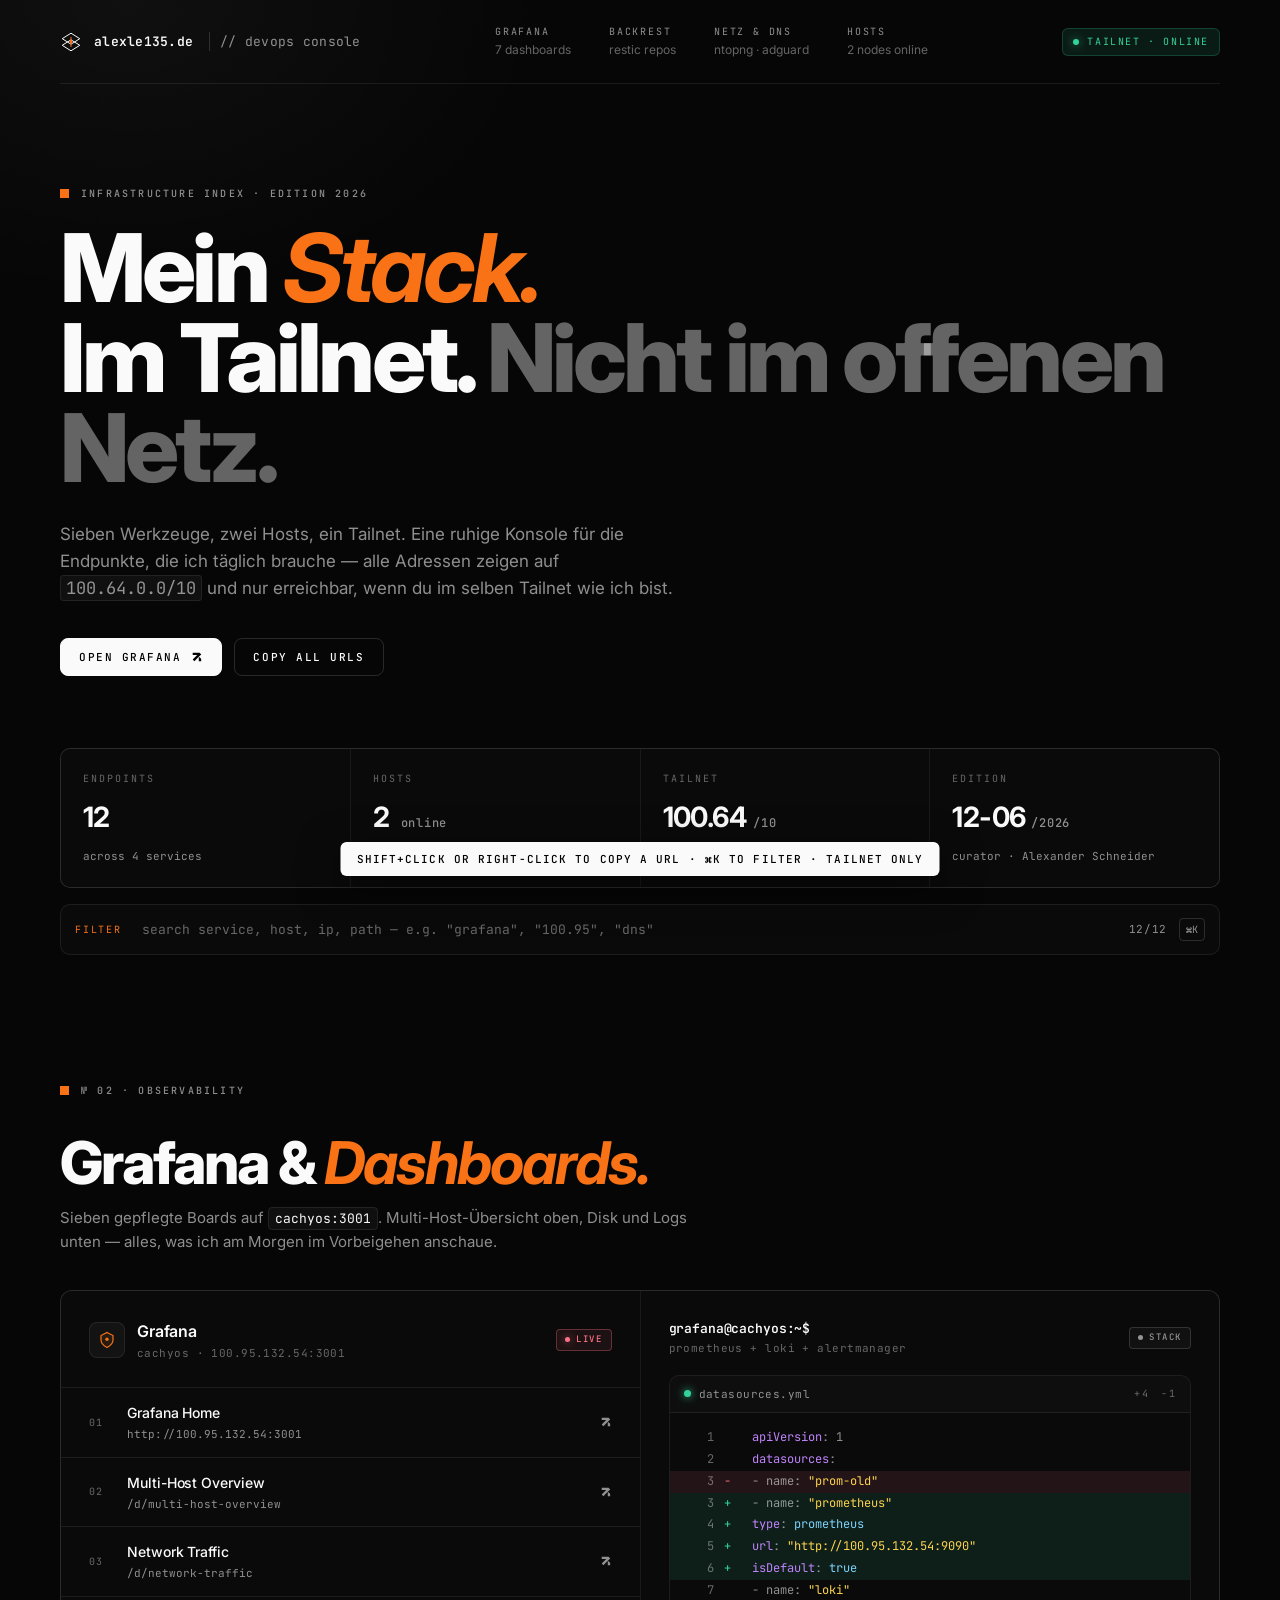
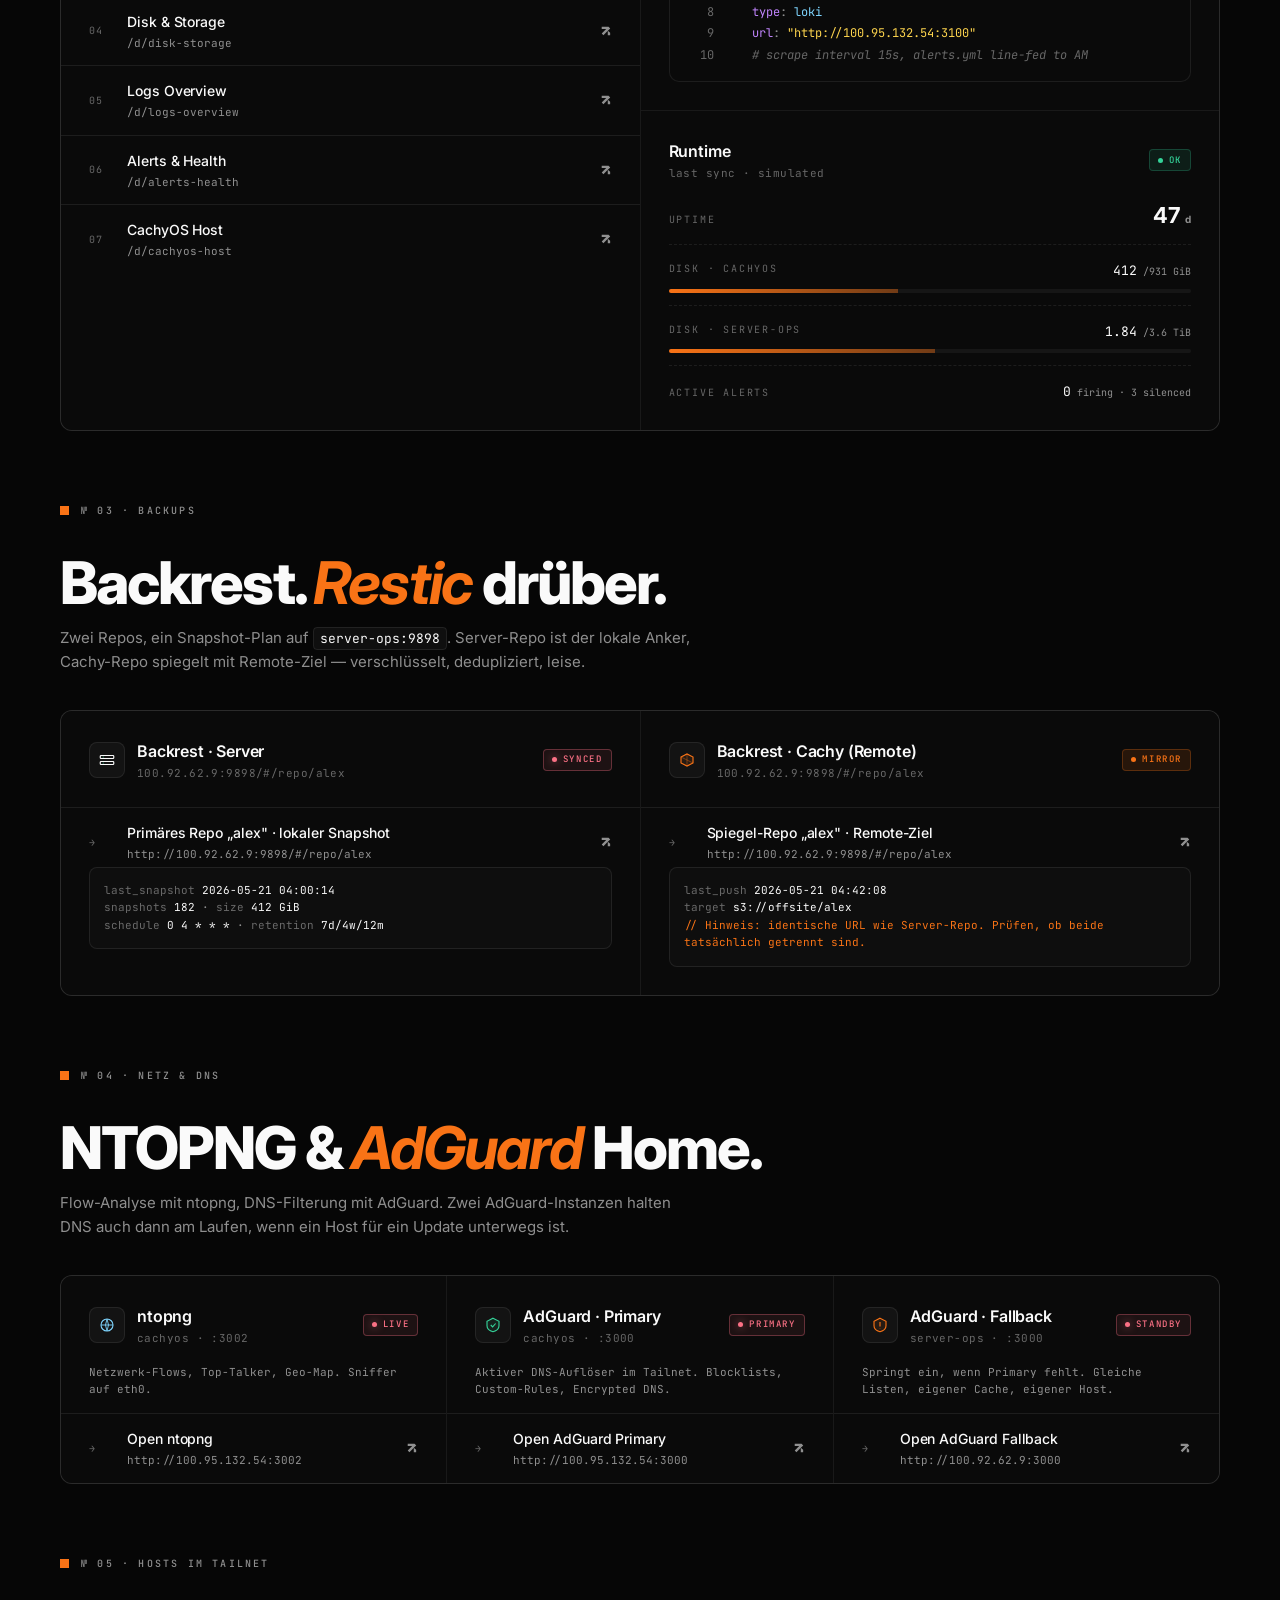
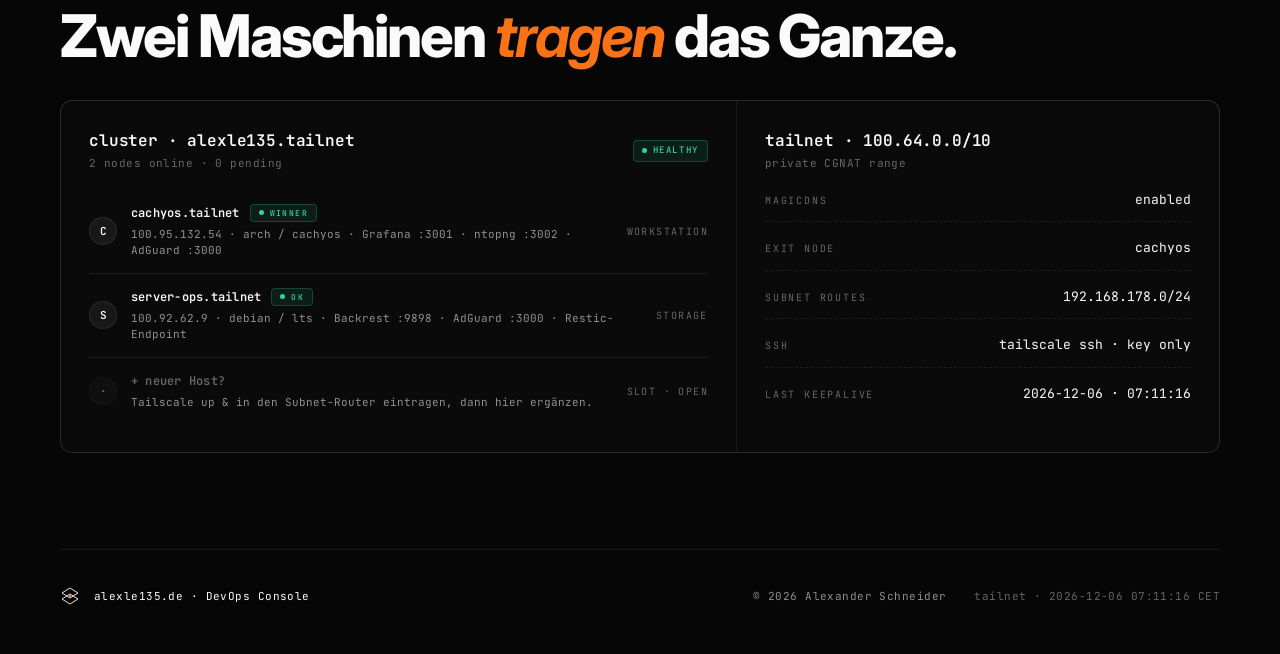
==== devops.html @ 0d7a082f "feat(devops): tailnet operator console + control-daemon spec DevOps Console (`devops.html`): - Black" ====
<!doctype html>
<html lang="de">
<head>
<meta charset="utf-8">
<title>DevOps & Monitoring · alexle135.de</title>
<meta name="viewport" content="width=device-width,initial-scale=1">
<link rel="preconnect" href="https://fonts.googleapis.com">
<link rel="preconnect" href="https://fonts.gstatic.com" crossorigin>
<link href="https://fonts.googleapis.com/css2?family=Inter:wght@400;500;600;700;800;900&family=JetBrains+Mono:wght@400;500;600&display=swap" rel="stylesheet">
<style>
  :root {
    --bg:          #060606;
    --bg-card:     #0a0a0a;
    --bg-cell:     rgba(255,255,255,0.02);
    --bg-cell-2:   rgba(255,255,255,0.035);
    --border:      rgba(255,255,255,0.08);
    --border-mid:  rgba(255,255,255,0.14);
    --border-hi:   rgba(255,255,255,0.28);
    --fg:          #fafafa;
    --fg-mute:     rgba(255,255,255,0.55);
    --fg-dim:      rgba(255,255,255,0.38);
    --orange:      #f97316;
    --orange-soft: rgba(249,115,22,0.12);
    --emerald:     #34d399;
    --emerald-soft:rgba(52,211,153,0.10);
    --emerald-bd:  rgba(52,211,153,0.22);
    --rose:        #fb7185;
    --rose-soft:   rgba(251,113,133,0.08);
    --diff-add:    rgba(52,211,153,0.10);
    --diff-rem:    rgba(251,113,133,0.10);

    --ff-sans: 'Inter', ui-sans-serif, system-ui, -apple-system, 'Segoe UI', sans-serif;
    --ff-mono: 'JetBrains Mono', ui-monospace, 'SF Mono', Menlo, Consolas, monospace;
  }
  *, *::before, *::after { box-sizing: border-box; }
  html, body { margin: 0; padding: 0; background: var(--bg); color: var(--fg); }
  body {
    font-family: var(--ff-sans);
    font-size: 16px; line-height: 1.5;
    -webkit-font-smoothing: antialiased;
    text-rendering: optimizeLegibility;
    background:
      radial-gradient(800px 400px at 88% -10%, rgba(249,115,22,0.07), transparent 60%),
      radial-gradient(700px 500px at 10% 0%, rgba(255,255,255,0.04), transparent 60%),
      var(--bg);
    min-height: 100vh;
  }
  ::selection { background: var(--orange); color: #000; }
  a { color: inherit; text-decoration: none; }

  .shell { max-width: 1440px; margin: 0 auto; padding: 0 60px; }

  /* ============ NAV ============ */
  .nav {
    display: flex; justify-content: space-between; align-items: center;
    padding: 24px 0; gap: 32px;
    border-bottom: 1px solid var(--border);
  }
  .brand {
    display: flex; align-items: center; gap: 12px;
    font-family: var(--ff-mono); font-size: 13px; font-weight: 600;
    letter-spacing: 0.02em; color: var(--fg);
  }
  .brand .glyph { width: 22px; height: 22px; flex: none; }
  .brand .tag {
    color: var(--fg-mute); font-weight: 400; padding-left: 10px;
    border-left: 1px solid var(--border-mid); margin-left: 4px;
  }
  .nav-links { display: flex; gap: 38px; align-items: center; }
  .nav-link {
    display: flex; flex-direction: column; gap: 2px;
    font-family: var(--ff-mono);
    font-size: 10px; letter-spacing: 0.18em;
    text-transform: uppercase; color: var(--fg-mute);
    transition: color 160ms ease;
  }
  .nav-link .sub {
    font-family: var(--ff-sans); font-size: 12px;
    letter-spacing: 0; text-transform: none; color: var(--fg-dim);
    font-weight: 400;
  }
  .nav-link:hover { color: var(--fg); }
  .nav-link:hover .sub { color: var(--fg-mute); }
  .nav-link.active { color: var(--orange); }
  .nav-actions { display: flex; gap: 10px; align-items: center; }
  .btn {
    display: inline-flex; align-items: center; justify-content: center; gap: 10px;
    height: 38px; padding: 0 18px;
    font-family: var(--ff-mono); font-size: 11px;
    letter-spacing: 0.14em; text-transform: uppercase;
    font-weight: 500;
    border-radius: 8px;
    border: 1px solid var(--border-mid);
    color: var(--fg);
    background: transparent;
    cursor: pointer;
    transition: background 140ms ease, color 140ms ease, border-color 140ms ease, transform 140ms ease;
  }
  .btn:hover { border-color: var(--border-hi); }
  .btn-primary {
    background: var(--fg); color: #000; border-color: var(--fg);
  }
  .btn-primary:hover { background: rgba(255,255,255,0.9); }
  .btn .arr {
    width: 12px; height: 12px; display: inline-block;
  }
  .status-pill {
    display: inline-flex; align-items: center; gap: 8px;
    height: 28px; padding: 0 10px;
    border: 1px solid var(--emerald-bd);
    background: var(--emerald-soft);
    color: var(--emerald);
    font-family: var(--ff-mono);
    font-size: 10px; letter-spacing: 0.16em; text-transform: uppercase;
    border-radius: 6px;
  }
  .status-pill .dot {
    width: 6px; height: 6px; border-radius: 50%;
    background: var(--emerald);
    box-shadow: 0 0 10px rgba(52,211,153,0.7);
    animation: pulse 2s ease-in-out infinite;
  }
  @keyframes pulse { 0%,100% { opacity: 1; } 50% { opacity: 0.5; } }

  /* ============ HERO ============ */
  .hero { padding: 96px 0 56px; }
  .kicker {
    display: inline-flex; align-items: center; gap: 12px;
    margin-bottom: 22px;
  }
  .kicker .sq {
    width: 9px; height: 9px; background: var(--orange);
    display: inline-block;
  }
  .kicker .lbl {
    font-family: var(--ff-mono);
    font-size: 10px; letter-spacing: 0.22em; text-transform: uppercase;
    color: var(--fg-mute); font-weight: 500;
  }
  .hero h1 {
    font-family: var(--ff-sans);
    font-weight: 800;
    font-size: clamp(48px, 7.4vw, 108px);
    line-height: 0.95;
    letter-spacing: -0.04em;
    margin: 0;
    color: var(--fg);
    text-wrap: balance;
  }
  .hero h1 .dim { color: var(--fg-dim); }
  .hero h1 .accent {
    color: var(--orange);
    font-style: italic;
    font-weight: 700;
  }
  .hero .lead {
    margin: 28px 0 0;
    max-width: 640px;
    font-size: 17px; line-height: 1.6;
    color: var(--fg-mute);
  }
  .hero .actions {
    display: flex; gap: 12px; align-items: center;
    margin-top: 36px;
  }

  /* meta grid under hero — like blackbox stat strip */
  .hero-meta {
    margin-top: 72px;
    display: grid; grid-template-columns: repeat(4, 1fr);
    gap: 1px;
    background: var(--border);
    border: 1px solid var(--border);
    border-radius: 10px;
    overflow: hidden;
  }
  .hero-meta .cell {
    background: var(--bg-card);
    padding: 22px 22px;
    display: flex; flex-direction: column; gap: 10px;
  }
  .hero-meta .cell .k {
    font-family: var(--ff-mono); font-size: 10px;
    letter-spacing: 0.2em; text-transform: uppercase;
    color: var(--fg-dim);
  }
  .hero-meta .cell .v {
    font-family: var(--ff-sans); font-size: 28px;
    font-weight: 700; letter-spacing: -0.02em;
    color: var(--fg);
  }
  .hero-meta .cell .v .unit {
    font-family: var(--ff-mono); font-size: 12px;
    color: var(--fg-mute); font-weight: 500;
    margin-left: 6px; letter-spacing: 0.06em;
  }
  .hero-meta .cell .sub {
    font-family: var(--ff-mono); font-size: 11px;
    color: var(--fg-mute);
  }

  /* ============ SECTION ============ */
  .section { padding: 72px 0 0; }
  .section-head {
    display: flex; flex-direction: column; gap: 14px;
    margin-bottom: 36px;
  }
  .section-head h2 {
    font-family: var(--ff-sans); font-weight: 800;
    font-size: clamp(32px, 4.6vw, 64px);
    line-height: 0.98; letter-spacing: -0.035em;
    margin: 0;
  }
  .section-head h2 .accent { color: var(--orange); font-style: italic; font-weight: 700; }
  .section-head .desc {
    max-width: 640px;
    font-size: 15px; color: var(--fg-mute); line-height: 1.6;
    margin: 0;
  }
  .section-head .desc code {
    font-family: var(--ff-mono); font-size: 13px;
    background: var(--bg-cell-2); border: 1px solid var(--border);
    padding: 2px 6px; border-radius: 4px; color: var(--fg);
  }

  /* Card grid (gap-px on bg-border) */
  .grid {
    display: grid;
    background: var(--border);
    border: 1px solid var(--border);
    border-radius: 12px;
    overflow: hidden;
    gap: 1px;
  }
  .grid.cols-2 { grid-template-columns: 1fr 1fr; }
  .grid.cols-3 { grid-template-columns: repeat(3, 1fr); }

  /* generic card cell */
  .card {
    background: var(--bg-card);
    padding: 28px 28px;
    display: flex; flex-direction: column;
    position: relative;
    transition: background 160ms ease;
  }
  .card:hover { background: #0d0d0d; }
  .card-head {
    display: flex; align-items: center; justify-content: space-between;
    margin-bottom: 18px;
    gap: 12px;
  }
  .card-head .left {
    display: flex; align-items: center; gap: 12px;
  }
  .card-head .left .logo {
    width: 36px; height: 36px;
    background: rgba(255,255,255,0.04);
    border: 1px solid var(--border);
    border-radius: 8px;
    display: flex; align-items: center; justify-content: center;
    color: var(--fg);
    flex: none;
  }
  .card-head .left .logo svg { width: 18px; height: 18px; }
  .card-head .title-block { display: flex; flex-direction: column; gap: 2px; }
  .card-head .title-block .name {
    font-family: var(--ff-sans); font-size: 16px; font-weight: 600;
    color: var(--fg); letter-spacing: -0.01em;
  }
  .card-head .title-block .host {
    font-family: var(--ff-mono); font-size: 11px;
    color: var(--fg-dim); letter-spacing: 0.04em;
  }
  .badge {
    display: inline-flex; align-items: center; gap: 6px;
    height: 22px; padding: 0 8px;
    font-family: var(--ff-mono); font-size: 9px;
    letter-spacing: 0.18em; text-transform: uppercase;
    font-weight: 500;
    border-radius: 4px;
    border: 1px solid;
    line-height: 1;
  }
  .badge.live {
    background: var(--emerald-soft);
    border-color: var(--emerald-bd);
    color: var(--emerald);
  }
  .badge.standby {
    background: var(--orange-soft);
    border-color: rgba(249,115,22,0.25);
    color: var(--orange);
  }
  .badge.local {
    background: rgba(255,255,255,0.03);
    border-color: var(--border-mid);
    color: var(--fg-mute);
  }
  .badge .d { width: 5px; height: 5px; border-radius: 50%; background: currentColor; }

  /* link list inside card */
  .link-list {
    display: flex; flex-direction: column;
    border-top: 1px solid var(--border);
    margin: 8px -28px -28px;
  }
  .link {
    display: grid;
    grid-template-columns: 24px 1fr auto;
    gap: 14px;
    align-items: center;
    padding: 14px 28px;
    border-bottom: 1px solid var(--border);
    transition: background 140ms ease;
    cursor: pointer;
  }
  .link:last-child { border-bottom: none; }
  .link:hover { background: rgba(255,255,255,0.025); }
  .link:hover .arrow { color: var(--orange); transform: translate(2px, -2px); }
  .link .num {
    font-family: var(--ff-mono); font-size: 10px;
    color: var(--fg-dim); letter-spacing: 0.1em;
  }
  .link .info { display: flex; flex-direction: column; gap: 3px; min-width: 0; }
  .link .info .lbl {
    font-family: var(--ff-sans); font-size: 14px;
    font-weight: 500; color: var(--fg); letter-spacing: -0.005em;
  }
  .link .info .url {
    font-family: var(--ff-mono); font-size: 11px;
    color: var(--fg-mute); letter-spacing: 0;
    overflow: hidden; text-overflow: ellipsis; white-space: nowrap;
  }
  .link .arrow {
    color: var(--fg-mute);
    transition: transform 200ms ease, color 200ms ease;
    flex: none;
  }
  .link .arrow svg { width: 12px; height: 12px; display: block; }

  /* terminal-style preview card (for hero spotlight or sections) */
  .terminal {
    background: var(--bg-card);
    border: 1px solid var(--border);
    border-radius: 10px;
    overflow: hidden;
    font-family: var(--ff-mono); font-size: 12px;
  }
  .terminal .tbar {
    display: flex; align-items: center; justify-content: space-between;
    padding: 10px 14px;
    border-bottom: 1px solid var(--border);
    background: rgba(255,255,255,0.015);
  }
  .terminal .tbar .file {
    display: flex; align-items: center; gap: 8px;
    color: var(--fg-mute); font-size: 11px; letter-spacing: 0.04em;
  }
  .terminal .tbar .file .dot { width: 7px; height: 7px; border-radius: 50%; background: var(--emerald); box-shadow: 0 0 8px var(--emerald); }
  .terminal .tbar .meta {
    display: flex; gap: 12px;
    color: var(--fg-dim); font-size: 10px;
    letter-spacing: 0.14em; text-transform: uppercase;
  }
  .terminal .body {
    padding: 14px 16px;
    color: var(--fg-mute);
    line-height: 1.65;
  }
  .terminal .body .ln {
    display: grid; grid-template-columns: 28px 18px 1fr; gap: 10px;
    padding: 1px 0;
  }
  .terminal .body .ln .n { color: var(--fg-dim); text-align: right; }
  .terminal .body .ln.add { background: var(--diff-add); margin: 0 -16px; padding-left: 16px; padding-right: 16px; }
  .terminal .body .ln.rem { background: var(--diff-rem); margin: 0 -16px; padding-left: 16px; padding-right: 16px; }
  .terminal .body .ln.add .s { color: var(--emerald); }
  .terminal .body .ln.rem .s { color: var(--rose); }
  .terminal .body .ln .s { color: var(--fg-dim); }
  .terminal .body .k { color: #c084fc; }
  .terminal .body .str { color: #fcd34d; }
  .terminal .body .com { color: var(--fg-dim); font-style: italic; }
  .terminal .body .typ { color: #7dd3fc; }

  /* Filter bar */
  .controls {
    margin-top: 16px;
    display: flex; align-items: center; gap: 12px;
    padding: 10px 14px;
    background: var(--bg-card);
    border: 1px solid var(--border);
    border-radius: 10px;
  }
  .controls .label {
    font-family: var(--ff-mono); font-size: 10px;
    letter-spacing: 0.18em; text-transform: uppercase;
    color: var(--orange);
  }
  .controls input {
    flex: 1; background: transparent; border: 0; outline: none;
    color: var(--fg); font-family: var(--ff-mono); font-size: 13px;
    padding: 6px 8px;
  }
  .controls input::placeholder { color: var(--fg-dim); }
  .controls .count {
    font-family: var(--ff-mono); font-size: 11px;
    color: var(--fg-mute); letter-spacing: 0.06em;
  }
  .controls .kbd {
    font-family: var(--ff-mono); font-size: 10px;
    color: var(--fg-mute);
    padding: 3px 6px;
    border: 1px solid var(--border-mid);
    border-radius: 4px;
  }

  /* hosts cluster (winner card / agent rows) */
  .hosts-grid {
    display: grid; grid-template-columns: 1.4fr 1fr;
    gap: 1px;
    background: var(--border);
    border: 1px solid var(--border);
    border-radius: 12px;
    overflow: hidden;
  }
  .hosts-grid .pane {
    background: var(--bg-card);
    padding: 28px;
  }
  .host-row {
    display: grid;
    grid-template-columns: 28px 1fr auto;
    gap: 14px; align-items: center;
    padding: 14px 0;
    border-bottom: 1px solid var(--border);
  }
  .host-row:last-child { border-bottom: none; }
  .host-row .av {
    width: 28px; height: 28px; border-radius: 50%;
    background: #181818;
    border: 1px solid var(--border);
    display: flex; align-items: center; justify-content: center;
    color: var(--fg);
    font-family: var(--ff-mono); font-size: 11px; font-weight: 600;
  }
  .host-row .meta {
    display: flex; flex-direction: column; gap: 4px;
    min-width: 0;
  }
  .host-row .meta .row-1 {
    display: flex; align-items: center; gap: 10px;
  }
  .host-row .meta .name {
    font-family: var(--ff-mono); font-size: 12px; font-weight: 600;
    color: var(--fg); letter-spacing: 0.02em;
  }
  .host-row .meta .desc {
    font-family: var(--ff-mono); font-size: 11px;
    color: var(--fg-mute);
  }
  .host-row .stat {
    font-family: var(--ff-mono); font-size: 10px;
    color: var(--fg-dim); letter-spacing: 0.14em; text-transform: uppercase;
  }

  /* runtime mini cards */
  .runtime {
    display: flex; flex-direction: column; gap: 16px;
  }
  .runtime .row {
    display: flex; justify-content: space-between; align-items: baseline;
    padding-bottom: 12px;
    border-bottom: 1px dashed var(--border);
  }
  .runtime .row:last-child { border-bottom: none; padding-bottom: 0; }
  .runtime .row .lbl {
    font-family: var(--ff-mono); font-size: 10px;
    color: var(--fg-dim); letter-spacing: 0.18em; text-transform: uppercase;
  }
  .runtime .row .val {
    font-family: var(--ff-mono); font-size: 13px;
    color: var(--fg);
    display: flex; align-items: baseline; gap: 6px;
  }
  .runtime .row .val .unit {
    font-size: 10px; color: var(--fg-mute);
  }
  .runtime .row .val.big {
    font-family: var(--ff-sans); font-size: 22px;
    font-weight: 700; letter-spacing: -0.02em;
  }
  .runtime .bar {
    height: 4px; background: rgba(255,255,255,0.05);
    border-radius: 2px; overflow: hidden;
  }
  .runtime .bar .fill {
    height: 100%;
    background: linear-gradient(90deg, var(--orange) 0%, rgba(249,115,22,0.4) 100%);
  }

  /* footer */
  .foot {
    margin-top: 96px;
    padding: 36px 0 48px;
    border-top: 1px solid var(--border);
    display: flex; justify-content: space-between; align-items: center;
    gap: 32px;
    font-family: var(--ff-mono); font-size: 11px;
    color: var(--fg-mute);
    letter-spacing: 0.04em;
  }
  .foot .left { display: flex; align-items: center; gap: 14px; color: var(--fg); }
  .foot .right { display: flex; gap: 28px; }
  .foot .right .stamp { color: var(--fg-dim); }

  /* toast */
  .toast {
    position: fixed; bottom: 24px; left: 50%;
    transform: translateX(-50%) translateY(8px);
    background: var(--fg); color: #000;
    padding: 9px 16px; border-radius: 6px;
    font-family: var(--ff-mono); font-size: 11px;
    letter-spacing: 0.1em; text-transform: uppercase; font-weight: 500;
    opacity: 0; pointer-events: none;
    transition: opacity 200ms ease, transform 200ms ease;
    z-index: 50;
    box-shadow: 0 12px 40px rgba(0,0,0,0.5);
  }
  .toast.show { opacity: 1; transform: translateX(-50%) translateY(0); }

  /* responsive */
  @media (max-width: 1100px) {
    .shell { padding: 0 32px; }
    .nav-links { display: none; }
    .hero-meta { grid-template-columns: repeat(2, 1fr); }
    .grid.cols-2, .grid.cols-3 { grid-template-columns: 1fr; }
    .hosts-grid { grid-template-columns: 1fr; }
    .hero h1 { font-size: 56px; }
  }
  @media (max-width: 640px) {
    .shell { padding: 0 20px; }
    .hero { padding: 56px 0 40px; }
    .hero h1 { font-size: 44px; }
  }
</style>
</head>
<body>
<div class="shell">

  <!-- ============== NAV ============== -->
  <header class="nav">
    <a href="index.html" class="brand" aria-label="alexle135.de">
      <svg class="glyph" viewBox="0 0 40 40" fill="none" aria-hidden="true">
        <path d="M20 4 L36 14 L20 24 L4 14 Z" stroke="#fafafa" stroke-width="1.8"/>
        <path d="M20 16 L36 26 L20 36 L4 26 Z" stroke="#fafafa" stroke-width="1.8"/>
        <line x1="20" y1="11" x2="20" y2="29" stroke="#f97316" stroke-width="1.8"/>
        <circle cx="20" cy="20" r="2.6" fill="#f97316"/>
      </svg>
      <span>alexle135.de</span>
      <span class="tag">// devops console</span>
    </a>

    <nav class="nav-links">
      <a class="nav-link" href="#grafana">Grafana<span class="sub">7 dashboards</span></a>
      <a class="nav-link" href="#backrest">Backrest<span class="sub">restic repos</span></a>
      <a class="nav-link" href="#netz">Netz &amp; DNS<span class="sub">ntopng · adguard</span></a>
      <a class="nav-link" href="#hosts">Hosts<span class="sub">2 nodes online</span></a>
    </nav>

    <div class="nav-actions">
      <span class="status-pill"><span class="dot"></span>Tailnet · Online</span>
    </div>
  </header>

  <!-- ============== HERO ============== -->
  <section class="hero" data-screen-label="01 Hero">
    <div class="kicker">
      <span class="sq"></span>
      <span class="lbl">Infrastructure Index · Edition 2026</span>
    </div>

    <h1>
      Mein <span class="accent">Stack.</span><br>
      Im Tailnet. <span class="dim">Nicht im offenen Netz.</span>
    </h1>

    <p class="lead">
      Sieben Werkzeuge, zwei Hosts, ein Tailnet. Eine ruhige Konsole für die Endpunkte,
      die ich täglich brauche — alle Adressen zeigen auf <code style="font-family:var(--ff-mono);background:rgba(255,255,255,0.04);padding:1px 5px;border-radius:3px;border:1px solid var(--border)">100.64.0.0/10</code>
      und nur erreichbar, wenn du im selben Tailnet wie ich bist.
    </p>

    <div class="actions">
      <a class="btn btn-primary" href="http://100.95.132.54:3001">
        <span>Open Grafana</span>
        <svg class="arr" viewBox="0 0 27 27" fill="none" aria-hidden="true">
          <path fill-rule="evenodd" clip-rule="evenodd" d="M3.85715 3.85715H19.2857L23.0553 7.64066L17.5163 13.1595L22.8462 17.5055V23.1429H17.5055V13.1703L7.65696 22.9832L3.8874 19.2L13.9259 9.19781H3.85715V3.85715Z" fill="currentColor"/>
        </svg>
      </a>
      <button class="btn" id="copy-all">
        <span>Copy all URLs</span>
      </button>
    </div>

    <!-- Stat strip -->
    <div class="hero-meta">
      <div class="cell">
        <span class="k">Endpoints</span>
        <span class="v">12</span>
        <span class="sub">across 4 services</span>
      </div>
      <div class="cell">
        <span class="k">Hosts</span>
        <span class="v">2 <span class="unit">online</span></span>
        <span class="sub">cachyos · server-ops</span>
      </div>
      <div class="cell">
        <span class="k">Tailnet</span>
        <span class="v">100.64<span class="unit">/10</span></span>
        <span class="sub">private CGNAT range</span>
      </div>
      <div class="cell">
        <span class="k">Edition</span>
        <span class="v" id="edition-stat">—</span>
        <span class="sub" id="edition-sub">curator · Alexander Schneider</span>
      </div>
    </div>

    <!-- Filter bar -->
    <div class="controls">
      <span class="label">FILTER</span>
      <input id="filter-input" type="text" placeholder="search service, host, ip, path — e.g. &quot;grafana&quot;, &quot;100.95&quot;, &quot;dns&quot;" autocomplete="off">
      <span class="count"><span id="visible-count">12</span>/12</span>
      <span class="kbd">⌘K</span>
    </div>
  </section>

  <!-- ============== SECTION 02 — GRAFANA ============== -->
  <section class="section" id="grafana" data-screen-label="02 Grafana">
    <div class="section-head">
      <div class="kicker">
        <span class="sq"></span>
        <span class="lbl">№ 02 · Observability</span>
      </div>
      <h2>Grafana &amp; <span class="accent">Dashboards.</span></h2>
      <p class="desc">
        Sieben gepflegte Boards auf <code>cachyos:3001</code>. Multi-Host-Übersicht oben,
        Disk und Logs unten — alles, was ich am Morgen im Vorbeigehen anschaue.
      </p>
    </div>

    <div class="grid cols-2">
      <!-- Card: Grafana Home + dashboards list -->
      <div class="card" style="grid-row: span 2;">
        <div class="card-head">
          <div class="left">
            <div class="logo">
              <svg viewBox="0 0 24 24" fill="none" aria-hidden="true">
                <path d="M12 2 L20 6 V12 C20 16 16 20 12 22 C8 20 4 16 4 12 V6 L12 2 Z" stroke="#f97316" stroke-width="1.6" fill="rgba(249,115,22,0.08)"/>
                <circle cx="12" cy="11" r="2.2" fill="#f97316"/>
              </svg>
            </div>
            <div class="title-block">
              <span class="name">Grafana</span>
              <span class="host">cachyos · 100.95.132.54:3001</span>
            </div>
          </div>
          <span class="badge live" data-probe="grafana"><span class="d"></span>Live</span>
        </div>

        <div class="link-list">
          <a class="link" href="http://100.95.132.54:3001" data-service="grafana home overview">
            <span class="num">01</span>
            <span class="info">
              <span class="lbl">Grafana Home</span>
              <span class="url">http://100.95.132.54:3001</span>
            </span>
            <span class="arrow"><svg viewBox="0 0 27 27" fill="none"><path d="M3.85715 3.85715H19.2857L23.0553 7.64066L17.5163 13.1595L22.8462 17.5055V23.1429H17.5055V13.1703L7.65696 22.9832L3.8874 19.2L13.9259 9.19781H3.85715V3.85715Z" fill="currentColor"/></svg></span>
          </a>
          <a class="link" href="http://100.95.132.54:3001/d/multi-host-overview" data-service="multi host overview grafana">
            <span class="num">02</span>
            <span class="info">
              <span class="lbl">Multi-Host Overview</span>
              <span class="url">/d/multi-host-overview</span>
            </span>
            <span class="arrow"><svg viewBox="0 0 27 27" fill="none"><path d="M3.85715 3.85715H19.2857L23.0553 7.64066L17.5163 13.1595L22.8462 17.5055V23.1429H17.5055V13.1703L7.65696 22.9832L3.8874 19.2L13.9259 9.19781H3.85715V3.85715Z" fill="currentColor"/></svg></span>
          </a>
          <a class="link" href="http://100.95.132.54:3001/d/network-traffic" data-service="network traffic grafana">
            <span class="num">03</span>
            <span class="info">
              <span class="lbl">Network Traffic</span>
              <span class="url">/d/network-traffic</span>
            </span>
            <span class="arrow"><svg viewBox="0 0 27 27" fill="none"><path d="M3.85715 3.85715H19.2857L23.0553 7.64066L17.5163 13.1595L22.8462 17.5055V23.1429H17.5055V13.1703L7.65696 22.9832L3.8874 19.2L13.9259 9.19781H3.85715V3.85715Z" fill="currentColor"/></svg></span>
          </a>
          <a class="link" href="http://100.95.132.54:3001/d/disk-storage" data-service="disk storage grafana">
            <span class="num">04</span>
            <span class="info">
              <span class="lbl">Disk &amp; Storage</span>
              <span class="url">/d/disk-storage</span>
            </span>
            <span class="arrow"><svg viewBox="0 0 27 27" fill="none"><path d="M3.85715 3.85715H19.2857L23.0553 7.64066L17.5163 13.1595L22.8462 17.5055V23.1429H17.5055V13.1703L7.65696 22.9832L3.8874 19.2L13.9259 9.19781H3.85715V3.85715Z" fill="currentColor"/></svg></span>
          </a>
          <a class="link" href="http://100.95.132.54:3001/d/logs-overview" data-service="logs overview loki grafana">
            <span class="num">05</span>
            <span class="info">
              <span class="lbl">Logs Overview</span>
              <span class="url">/d/logs-overview</span>
            </span>
            <span class="arrow"><svg viewBox="0 0 27 27" fill="none"><path d="M3.85715 3.85715H19.2857L23.0553 7.64066L17.5163 13.1595L22.8462 17.5055V23.1429H17.5055V13.1703L7.65696 22.9832L3.8874 19.2L13.9259 9.19781H3.85715V3.85715Z" fill="currentColor"/></svg></span>
          </a>
          <a class="link" href="http://100.95.132.54:3001/d/alerts-health" data-service="alerts health grafana">
            <span class="num">06</span>
            <span class="info">
              <span class="lbl">Alerts &amp; Health</span>
              <span class="url">/d/alerts-health</span>
            </span>
            <span class="arrow"><svg viewBox="0 0 27 27" fill="none"><path d="M3.85715 3.85715H19.2857L23.0553 7.64066L17.5163 13.1595L22.8462 17.5055V23.1429H17.5055V13.1703L7.65696 22.9832L3.8874 19.2L13.9259 9.19781H3.85715V3.85715Z" fill="currentColor"/></svg></span>
          </a>
          <a class="link" href="http://100.95.132.54:3001/d/cachyos-host" data-service="cachyos host grafana">
            <span class="num">07</span>
            <span class="info">
              <span class="lbl">CachyOS Host</span>
              <span class="url">/d/cachyos-host</span>
            </span>
            <span class="arrow"><svg viewBox="0 0 27 27" fill="none"><path d="M3.85715 3.85715H19.2857L23.0553 7.64066L17.5163 13.1595L22.8462 17.5055V23.1429H17.5055V13.1703L7.65696 22.9832L3.8874 19.2L13.9259 9.19781H3.85715V3.85715Z" fill="currentColor"/></svg></span>
          </a>
        </div>
      </div>

      <!-- Card: Terminal-style preview -->
      <div class="card">
        <div class="card-head">
          <div class="left">
            <div class="title-block">
              <span class="name" style="font-family:var(--ff-mono); font-size:13px;">grafana@cachyos:~$</span>
              <span class="host">prometheus + loki + alertmanager</span>
            </div>
          </div>
          <span class="badge local"><span class="d" style="background:var(--fg-mute)"></span>STACK</span>
        </div>
        <div class="terminal">
          <div class="tbar">
            <div class="file"><span class="dot"></span>datasources.yml</div>
            <div class="meta"><span>+4</span><span>−1</span></div>
          </div>
          <div class="body">
            <div class="ln"><span class="n">1</span><span class="s"> </span><span><span class="k">apiVersion</span>: 1</span></div>
            <div class="ln"><span class="n">2</span><span class="s"> </span><span><span class="k">datasources</span>:</span></div>
            <div class="ln rem"><span class="n">3</span><span class="s">−</span><span>  - name: <span class="str">"prom-old"</span></span></div>
            <div class="ln add"><span class="n">3</span><span class="s">+</span><span>  - name: <span class="str">"prometheus"</span></span></div>
            <div class="ln add"><span class="n">4</span><span class="s">+</span><span>    <span class="k">type</span>: <span class="typ">prometheus</span></span></div>
            <div class="ln add"><span class="n">5</span><span class="s">+</span><span>    <span class="k">url</span>: <span class="str">"http://100.95.132.54:9090"</span></span></div>
            <div class="ln add"><span class="n">6</span><span class="s">+</span><span>    <span class="k">isDefault</span>: <span class="typ">true</span></span></div>
            <div class="ln"><span class="n">7</span><span class="s"> </span><span>  - name: <span class="str">"loki"</span></span></div>
            <div class="ln"><span class="n">8</span><span class="s"> </span><span>    <span class="k">type</span>: <span class="typ">loki</span></span></div>
            <div class="ln"><span class="n">9</span><span class="s"> </span><span>    <span class="k">url</span>: <span class="str">"http://100.95.132.54:3100"</span></span></div>
            <div class="ln"><span class="n">10</span><span class="s"> </span><span class="com"># scrape interval 15s, alerts.yml line-fed to AM</span></div>
          </div>
        </div>
      </div>

      <!-- Card: Runtime stats -->
      <div class="card">
        <div class="card-head">
          <div class="left">
            <div class="title-block">
              <span class="name">Runtime</span>
              <span class="host">last sync · simulated</span>
            </div>
          </div>
          <span class="badge live"><span class="d"></span>OK</span>
        </div>
        <div class="runtime">
          <div class="row">
            <span class="lbl">Uptime</span>
            <span class="val big">47<span class="unit">d</span></span>
          </div>
          <div class="row" style="flex-direction:column; gap:8px; align-items:stretch;">
            <div style="display:flex;justify-content:space-between;">
              <span class="lbl">Disk · cachyos</span>
              <span class="val">412<span class="unit">/931 GiB</span></span>
            </div>
            <div class="bar"><div class="fill" style="width:44%"></div></div>
          </div>
          <div class="row" style="flex-direction:column; gap:8px; align-items:stretch;">
            <div style="display:flex;justify-content:space-between;">
              <span class="lbl">Disk · server-ops</span>
              <span class="val">1.84<span class="unit">/3.6 TiB</span></span>
            </div>
            <div class="bar"><div class="fill" style="width:51%"></div></div>
          </div>
          <div class="row">
            <span class="lbl">Active Alerts</span>
            <span class="val">0 <span class="unit">firing · 3 silenced</span></span>
          </div>
        </div>
      </div>

    </div>
  </section>

  <!-- ============== SECTION 03 — BACKREST ============== -->
  <section class="section" id="backrest" data-screen-label="03 Backrest">
    <div class="section-head">
      <div class="kicker">
        <span class="sq"></span>
        <span class="lbl">№ 03 · Backups</span>
      </div>
      <h2>Backrest. <span class="accent">Restic</span> drüber.</h2>
      <p class="desc">
        Zwei Repos, ein Snapshot-Plan auf <code>server-ops:9898</code>. Server-Repo ist der lokale Anker,
        Cachy-Repo spiegelt mit Remote-Ziel — verschlüsselt, dedupliziert, leise.
      </p>
    </div>

    <div class="grid cols-2">
      <div class="card">
        <div class="card-head">
          <div class="left">
            <div class="logo">
              <svg viewBox="0 0 24 24" fill="none" aria-hidden="true">
                <rect x="3" y="6" width="18" height="4" stroke="#fafafa" stroke-width="1.5" rx="1"/>
                <rect x="3" y="14" width="18" height="4" stroke="#fafafa" stroke-width="1.5" rx="1"/>
                <circle cx="7" cy="8" r="0.7" fill="#34d399"/>
                <circle cx="7" cy="16" r="0.7" fill="#34d399"/>
              </svg>
            </div>
            <div class="title-block">
              <span class="name">Backrest · Server</span>
              <span class="host">100.92.62.9:9898/#/repo/alex</span>
            </div>
          </div>
          <span class="badge live" data-probe="backrest"><span class="d"></span>SYNCED</span>
        </div>
        <div class="link-list">
          <a class="link" href="http://100.92.62.9:9898/#/repo/alex" data-service="backrest server repo alex">
            <span class="num">→</span>
            <span class="info">
              <span class="lbl">Primäres Repo „alex" · lokaler Snapshot</span>
              <span class="url">http://100.92.62.9:9898/#/repo/alex</span>
            </span>
            <span class="arrow"><svg viewBox="0 0 27 27" fill="none"><path d="M3.85715 3.85715H19.2857L23.0553 7.64066L17.5163 13.1595L22.8462 17.5055V23.1429H17.5055V13.1703L7.65696 22.9832L3.8874 19.2L13.9259 9.19781H3.85715V3.85715Z" fill="currentColor"/></svg></span>
          </a>
        </div>
        <div style="margin-top:18px; padding:14px; background:var(--bg-cell); border:1px solid var(--border); border-radius:8px; font-family:var(--ff-mono); font-size:11px; color:var(--fg-mute); line-height:1.6;">
          <div><span style="color:var(--fg-dim)">last_snapshot</span> <span style="color:var(--fg)">2026-05-21 04:00:14</span></div>
          <div><span style="color:var(--fg-dim)">snapshots</span> <span style="color:var(--fg)">182</span> · <span style="color:var(--fg-dim)">size</span> <span style="color:var(--fg)">412 GiB</span></div>
          <div><span style="color:var(--fg-dim)">schedule</span> <span style="color:var(--fg)">0 4 * * *</span> · <span style="color:var(--fg-dim)">retention</span> <span style="color:var(--fg)">7d/4w/12m</span></div>
        </div>
      </div>

      <div class="card">
        <div class="card-head">
          <div class="left">
            <div class="logo">
              <svg viewBox="0 0 24 24" fill="none" aria-hidden="true">
                <path d="M4 8 L12 4 L20 8 V16 L12 20 L4 16 Z" stroke="#f97316" stroke-width="1.5" fill="rgba(249,115,22,0.08)"/>
                <path d="M12 4 V20" stroke="#f97316" stroke-width="1" opacity="0.5"/>
                <path d="M4 8 L20 16" stroke="#f97316" stroke-width="1" opacity="0.5"/>
              </svg>
            </div>
            <div class="title-block">
              <span class="name">Backrest · Cachy (Remote)</span>
              <span class="host">100.92.62.9:9898/#/repo/alex</span>
            </div>
          </div>
          <span class="badge standby"><span class="d"></span>MIRROR</span>
        </div>
        <div class="link-list">
          <a class="link" href="http://100.92.62.9:9898/#/repo/alex" data-service="backrest cachy mirror remote repo">
            <span class="num">→</span>
            <span class="info">
              <span class="lbl">Spiegel-Repo „alex" · Remote-Ziel</span>
              <span class="url">http://100.92.62.9:9898/#/repo/alex</span>
            </span>
            <span class="arrow"><svg viewBox="0 0 27 27" fill="none"><path d="M3.85715 3.85715H19.2857L23.0553 7.64066L17.5163 13.1595L22.8462 17.5055V23.1429H17.5055V13.1703L7.65696 22.9832L3.8874 19.2L13.9259 9.19781H3.85715V3.85715Z" fill="currentColor"/></svg></span>
          </a>
        </div>
        <div style="margin-top:18px; padding:14px; background:var(--bg-cell); border:1px solid var(--border); border-radius:8px; font-family:var(--ff-mono); font-size:11px; color:var(--fg-mute); line-height:1.6;">
          <div><span style="color:var(--fg-dim)">last_push</span> <span style="color:var(--fg)">2026-05-21 04:42:08</span></div>
          <div><span style="color:var(--fg-dim)">target</span> <span style="color:var(--fg)">s3://offsite/alex</span></div>
          <div style="color:var(--orange)">// Hinweis: identische URL wie Server-Repo. Prüfen, ob beide tatsächlich getrennt sind.</div>
        </div>
      </div>
    </div>
  </section>

  <!-- ============== SECTION 04 — NETZ ============== -->
  <section class="section" id="netz" data-screen-label="04 Netz">
    <div class="section-head">
      <div class="kicker">
        <span class="sq"></span>
        <span class="lbl">№ 04 · Netz &amp; DNS</span>
      </div>
      <h2>NTOPNG &amp; <span class="accent">AdGuard</span> Home.</h2>
      <p class="desc">
        Flow-Analyse mit ntopng, DNS-Filterung mit AdGuard. Zwei AdGuard-Instanzen halten DNS
        auch dann am Laufen, wenn ein Host für ein Update unterwegs ist.
      </p>
    </div>

    <div class="grid cols-3">
      <div class="card">
        <div class="card-head">
          <div class="left">
            <div class="logo">
              <svg viewBox="0 0 24 24" fill="none" aria-hidden="true">
                <circle cx="12" cy="12" r="8" stroke="#7dd3fc" stroke-width="1.5"/>
                <path d="M4 12 H20 M12 4 Q16 12 12 20 M12 4 Q8 12 12 20" stroke="#7dd3fc" stroke-width="1.2"/>
              </svg>
            </div>
            <div class="title-block">
              <span class="name">ntopng</span>
              <span class="host">cachyos · :3002</span>
            </div>
          </div>
          <span class="badge live" data-probe="ntop"><span class="d"></span>LIVE</span>
        </div>
        <p style="font-family:var(--ff-mono); font-size:11px; color:var(--fg-mute); margin:0 0 16px;">Netzwerk-Flows, Top-Talker, Geo-Map. Sniffer auf eth0.</p>
        <a class="link" href="http://100.95.132.54:3002/" data-service="ntopng network flow" style="margin: 0 -28px -28px; border-top: 1px solid var(--border);">
          <span class="num">→</span>
          <span class="info">
            <span class="lbl">Open ntopng</span>
            <span class="url">http://100.95.132.54:3002</span>
          </span>
          <span class="arrow"><svg viewBox="0 0 27 27" fill="none"><path d="M3.85715 3.85715H19.2857L23.0553 7.64066L17.5163 13.1595L22.8462 17.5055V23.1429H17.5055V13.1703L7.65696 22.9832L3.8874 19.2L13.9259 9.19781H3.85715V3.85715Z" fill="currentColor"/></svg></span>
        </a>
      </div>

      <div class="card">
        <div class="card-head">
          <div class="left">
            <div class="logo">
              <svg viewBox="0 0 24 24" fill="none" aria-hidden="true">
                <path d="M12 3 L20 7 V13 C20 17 16 20 12 21 C8 20 4 17 4 13 V7 Z" stroke="#34d399" stroke-width="1.5" fill="rgba(52,211,153,0.08)"/>
                <path d="M9 12 L11.5 14.5 L15.5 10" stroke="#34d399" stroke-width="1.5"/>
              </svg>
            </div>
            <div class="title-block">
              <span class="name">AdGuard · Primary</span>
              <span class="host">cachyos · :3000</span>
            </div>
          </div>
          <span class="badge live" data-probe="adguard-primary"><span class="d"></span>PRIMARY</span>
        </div>
        <p style="font-family:var(--ff-mono); font-size:11px; color:var(--fg-mute); margin:0 0 16px;">Aktiver DNS-Auflöser im Tailnet. Blocklists, Custom-Rules, Encrypted DNS.</p>
        <a class="link" href="http://100.95.132.54:3000/" data-service="adguard main primary cachyos dns" style="margin: 0 -28px -28px; border-top: 1px solid var(--border);">
          <span class="num">→</span>
          <span class="info">
            <span class="lbl">Open AdGuard Primary</span>
            <span class="url">http://100.95.132.54:3000</span>
          </span>
          <span class="arrow"><svg viewBox="0 0 27 27" fill="none"><path d="M3.85715 3.85715H19.2857L23.0553 7.64066L17.5163 13.1595L22.8462 17.5055V23.1429H17.5055V13.1703L7.65696 22.9832L3.8874 19.2L13.9259 9.19781H3.85715V3.85715Z" fill="currentColor"/></svg></span>
        </a>
      </div>

      <div class="card">
        <div class="card-head">
          <div class="left">
            <div class="logo">
              <svg viewBox="0 0 24 24" fill="none" aria-hidden="true">
                <path d="M12 3 L20 7 V13 C20 17 16 20 12 21 C8 20 4 17 4 13 V7 Z" stroke="#f97316" stroke-width="1.5" fill="rgba(249,115,22,0.08)"/>
                <path d="M12 8 V14 M12 16.5 V17" stroke="#f97316" stroke-width="1.5"/>
              </svg>
            </div>
            <div class="title-block">
              <span class="name">AdGuard · Fallback</span>
              <span class="host">server-ops · :3000</span>
            </div>
          </div>
          <span class="badge standby" data-probe="adguard-fallback"><span class="d"></span>STANDBY</span>
        </div>
        <p style="font-family:var(--ff-mono); font-size:11px; color:var(--fg-mute); margin:0 0 16px;">Springt ein, wenn Primary fehlt. Gleiche Listen, eigener Cache, eigener Host.</p>
        <a class="link" href="http://100.92.62.9:3000/" data-service="adguard fallback server ops dns standby" style="margin: 0 -28px -28px; border-top: 1px solid var(--border);">
          <span class="num">→</span>
          <span class="info">
            <span class="lbl">Open AdGuard Fallback</span>
            <span class="url">http://100.92.62.9:3000</span>
          </span>
          <span class="arrow"><svg viewBox="0 0 27 27" fill="none"><path d="M3.85715 3.85715H19.2857L23.0553 7.64066L17.5163 13.1595L22.8462 17.5055V23.1429H17.5055V13.1703L7.65696 22.9832L3.8874 19.2L13.9259 9.19781H3.85715V3.85715Z" fill="currentColor"/></svg></span>
        </a>
      </div>
    </div>
  </section>

  <!-- ============== SECTION 05 — HOSTS ============== -->
  <section class="section" id="hosts" data-screen-label="05 Hosts">
    <div class="section-head">
      <div class="kicker">
        <span class="sq"></span>
        <span class="lbl">№ 05 · Hosts im Tailnet</span>
      </div>
      <h2>Zwei Maschinen <span class="accent">tragen</span> das Ganze.</h2>
    </div>

    <div class="hosts-grid">
      <div class="pane">
        <div class="card-head" style="margin: 0 0 18px;">
          <div class="left">
            <div class="title-block">
              <span class="name" style="font-family:var(--ff-mono);">cluster · alexle135.tailnet</span>
              <span class="host">2 nodes online · 0 pending</span>
            </div>
          </div>
          <span class="badge live"><span class="d"></span>HEALTHY</span>
        </div>

        <div class="host-row">
          <div class="av">C</div>
          <div class="meta">
            <div class="row-1">
              <span class="name">cachyos.tailnet</span>
              <span class="badge live" style="height:18px; font-size:8px;"><span class="d"></span>winner</span>
            </div>
            <span class="desc">100.95.132.54 · arch / cachyos · Grafana :3001 · ntopng :3002 · AdGuard :3000</span>
          </div>
          <span class="stat">workstation</span>
        </div>

        <div class="host-row">
          <div class="av">S</div>
          <div class="meta">
            <div class="row-1">
              <span class="name">server-ops.tailnet</span>
              <span class="badge live" style="height:18px; font-size:8px;"><span class="d"></span>ok</span>
            </div>
            <span class="desc">100.92.62.9 · debian / lts · Backrest :9898 · AdGuard :3000 · Restic-Endpoint</span>
          </div>
          <span class="stat">storage</span>
        </div>

        <div class="host-row">
          <div class="av" style="opacity:0.4">·</div>
          <div class="meta">
            <div class="row-1">
              <span class="name" style="color:var(--fg-dim)">+ neuer Host?</span>
            </div>
            <span class="desc">Tailscale up &amp; in den Subnet-Router eintragen, dann hier ergänzen.</span>
          </div>
          <span class="stat">slot · open</span>
        </div>
      </div>

      <div class="pane">
        <div class="card-head" style="margin: 0 0 18px;">
          <div class="left">
            <div class="title-block">
              <span class="name" style="font-family:var(--ff-mono);">tailnet · 100.64.0.0/10</span>
              <span class="host">private CGNAT range</span>
            </div>
          </div>
        </div>

        <div class="runtime">
          <div class="row">
            <span class="lbl">MagicDNS</span>
            <span class="val">enabled</span>
          </div>
          <div class="row">
            <span class="lbl">Exit Node</span>
            <span class="val">cachyos</span>
          </div>
          <div class="row">
            <span class="lbl">Subnet Routes</span>
            <span class="val">192.168.178.0/24</span>
          </div>
          <div class="row">
            <span class="lbl">SSH</span>
            <span class="val">tailscale ssh · key only</span>
          </div>
          <div class="row">
            <span class="lbl">Last Keepalive</span>
            <span class="val" id="last-keepalive">—</span>
          </div>
        </div>
      </div>
    </div>
  </section>

  <!-- ============== FOOTER ============== -->
  <footer class="foot">
    <div class="left">
      <svg width="20" height="20" viewBox="0 0 40 40" fill="none" aria-hidden="true">
        <path d="M20 4 L36 14 L20 24 L4 14 Z" stroke="#fafafa" stroke-width="1.8"/>
        <path d="M20 16 L36 26 L20 36 L4 26 Z" stroke="#fafafa" stroke-width="1.8"/>
        <circle cx="20" cy="20" r="2.6" fill="#f97316"/>
      </svg>
      <span>alexle135.de · DevOps Console</span>
    </div>
    <div class="right">
      <span>© 2026 Alexander Schneider</span>
      <span class="stamp" id="foot-stamp">build · —</span>
    </div>
  </footer>

</div>

<div class="toast" id="toast">copied</div>

<script>
  // ----- live clock / edition stamps -----
  function tick() {
    const now = new Date();
    const t = new Intl.DateTimeFormat('en-GB', {
      hour: '2-digit', minute: '2-digit', second: '2-digit',
      timeZone: 'Europe/Berlin', hour12: false
    }).format(now);
    const d = new Intl.DateTimeFormat('en-CA', {
      year: 'numeric', month: '2-digit', day: '2-digit',
      timeZone: 'Europe/Berlin'
    }).format(now);
    const el1 = document.getElementById('edition-stat');
    if (el1) el1.innerHTML = d.slice(5) + '<span class="unit">/' + d.slice(0,4) + '</span>';
    const el2 = document.getElementById('foot-stamp');
    if (el2) el2.textContent = 'tailnet · ' + d + ' ' + t + ' CET';
    const el3 = document.getElementById('last-keepalive');
    if (el3) el3.textContent = d + ' · ' + t;
  }
  tick(); setInterval(tick, 1000);

  // ----- filter -----
  const input = document.getElementById('filter-input');
  const count = document.getElementById('visible-count');
  const links = Array.from(document.querySelectorAll('.link[data-service]'));
  const cards = Array.from(document.querySelectorAll('.card'));
  const sections = Array.from(document.querySelectorAll('.section[id]'));

  function applyFilter() {
    const q = (input.value || '').trim().toLowerCase();
    let visible = 0;
    links.forEach(l => {
      const hay = (l.dataset.service + ' ' + l.getAttribute('href') + ' ' + l.textContent).toLowerCase();
      const hit = !q || hay.includes(q);
      l.style.display = hit ? '' : 'none';
      if (hit) visible++;
    });
    // hide cards with no visible links
    cards.forEach(c => {
      const linkChildren = c.querySelectorAll('.link[data-service]');
      if (linkChildren.length === 0) return; // utility card — leave alone
      const any = Array.from(linkChildren).some(l => l.style.display !== 'none');
      c.style.opacity = any ? '1' : '0.25';
    });
    count.textContent = visible;
  }
  input.addEventListener('input', applyFilter);

  // ----- ⌘K focus -----
  document.addEventListener('keydown', (e) => {
    if ((e.metaKey || e.ctrlKey) && e.key.toLowerCase() === 'k') {
      e.preventDefault();
      input.focus(); input.select();
    }
  });

  // ----- copy on shift+click / right-click -----
  links.forEach(row => {
    row.addEventListener('contextmenu', (e) => {
      e.preventDefault();
      copy(row.getAttribute('href'));
    });
    row.addEventListener('click', (e) => {
      if (e.shiftKey || e.metaKey || e.ctrlKey && !e.altKey) {
        if (e.shiftKey) { e.preventDefault(); copy(row.getAttribute('href')); }
      }
    });
  });

  // copy-all
  document.getElementById('copy-all').addEventListener('click', () => {
    const all = links.map(l => l.getAttribute('href')).join('\n');
    copy(all, 'all urls copied · ' + links.length);
  });

  function copy(text, label) {
    navigator.clipboard?.writeText(text);
    const t = document.getElementById('toast');
    t.textContent = label || ('copied · ' + text.slice(0, 48));
    t.classList.add('show');
    clearTimeout(copy._t);
    copy._t = setTimeout(() => t.classList.remove('show'), 1500);
  }

  // hint
  setTimeout(() => {
    if (!sessionStorage.getItem('alex-hint')) {
      const t = document.getElementById('toast');
      t.textContent = 'shift+click or right-click to copy a URL · ⌘K to filter · tailnet only';
      t.classList.add('show');
      sessionStorage.setItem('alex-hint', '1');
      setTimeout(() => t.classList.remove('show'), 3200);
    }
  }, 1200);

  // ----- live service heartbeat (progressive enhancement) -----
  // Tailnet-only probes. Reachable only when client is in the tailnet —
  // outside the tailnet every probe will fail and badges go rose. That's expected.
  const probes = [
    { key: 'grafana',          url: 'http://100.95.132.54:3001/favicon.ico' },
    { key: 'backrest',         url: 'http://100.92.62.9:9898/favicon.ico' },
    { key: 'ntop',             url: 'http://100.95.132.54:3002/lua/rest/v2/get/system/info.lua' },
    { key: 'adguard-primary',  url: 'http://100.95.132.54:3000/favicon.ico' },
    { key: 'adguard-fallback', url: 'http://100.92.62.9:3000/favicon.ico' }
  ];

  function setBadgeState(badge, alive) {
    const dot = badge.querySelector('.d');
    if (!dot) return;
    if (alive) {
      // restore default (emerald) look
      badge.style.removeProperty('background');
      badge.style.removeProperty('border-color');
      badge.style.removeProperty('color');
      dot.style.opacity = '1';
      dot.style.removeProperty('background');
      dot.style.removeProperty('box-shadow');
      dot.style.animation = 'pulse 2s ease-in-out infinite';
    } else {
      // mark down: rose dot + rose tint
      badge.style.background = 'var(--rose-soft)';
      badge.style.borderColor = 'rgba(251,113,133,0.32)';
      badge.style.color = 'var(--rose)';
      dot.style.background = 'var(--rose)';
      dot.style.boxShadow = '0 0 8px rgba(251,113,133,0.7)';
      dot.style.animation = 'pulse 2s ease-in-out infinite';
    }
  }

  function probe(p) {
    const badge = document.querySelector('.badge[data-probe="' + p.key + '"]');
    if (!badge) return;
    let settled = false;
    const img = new Image();
    const done = (ok) => {
      if (settled) return;
      settled = true;
      setBadgeState(badge, ok);
    };
    img.onload  = () => done(true);
    img.onerror = () => done(false);
    img.src = p.url + (p.url.includes('?') ? '&' : '?') + '_=' + Date.now();
    setTimeout(() => done(false), 3000);
  }

  function pulseAll() { probes.forEach(probe); }
  pulseAll();
  setInterval(pulseAll, 60000);
</script>
</body>
</html>
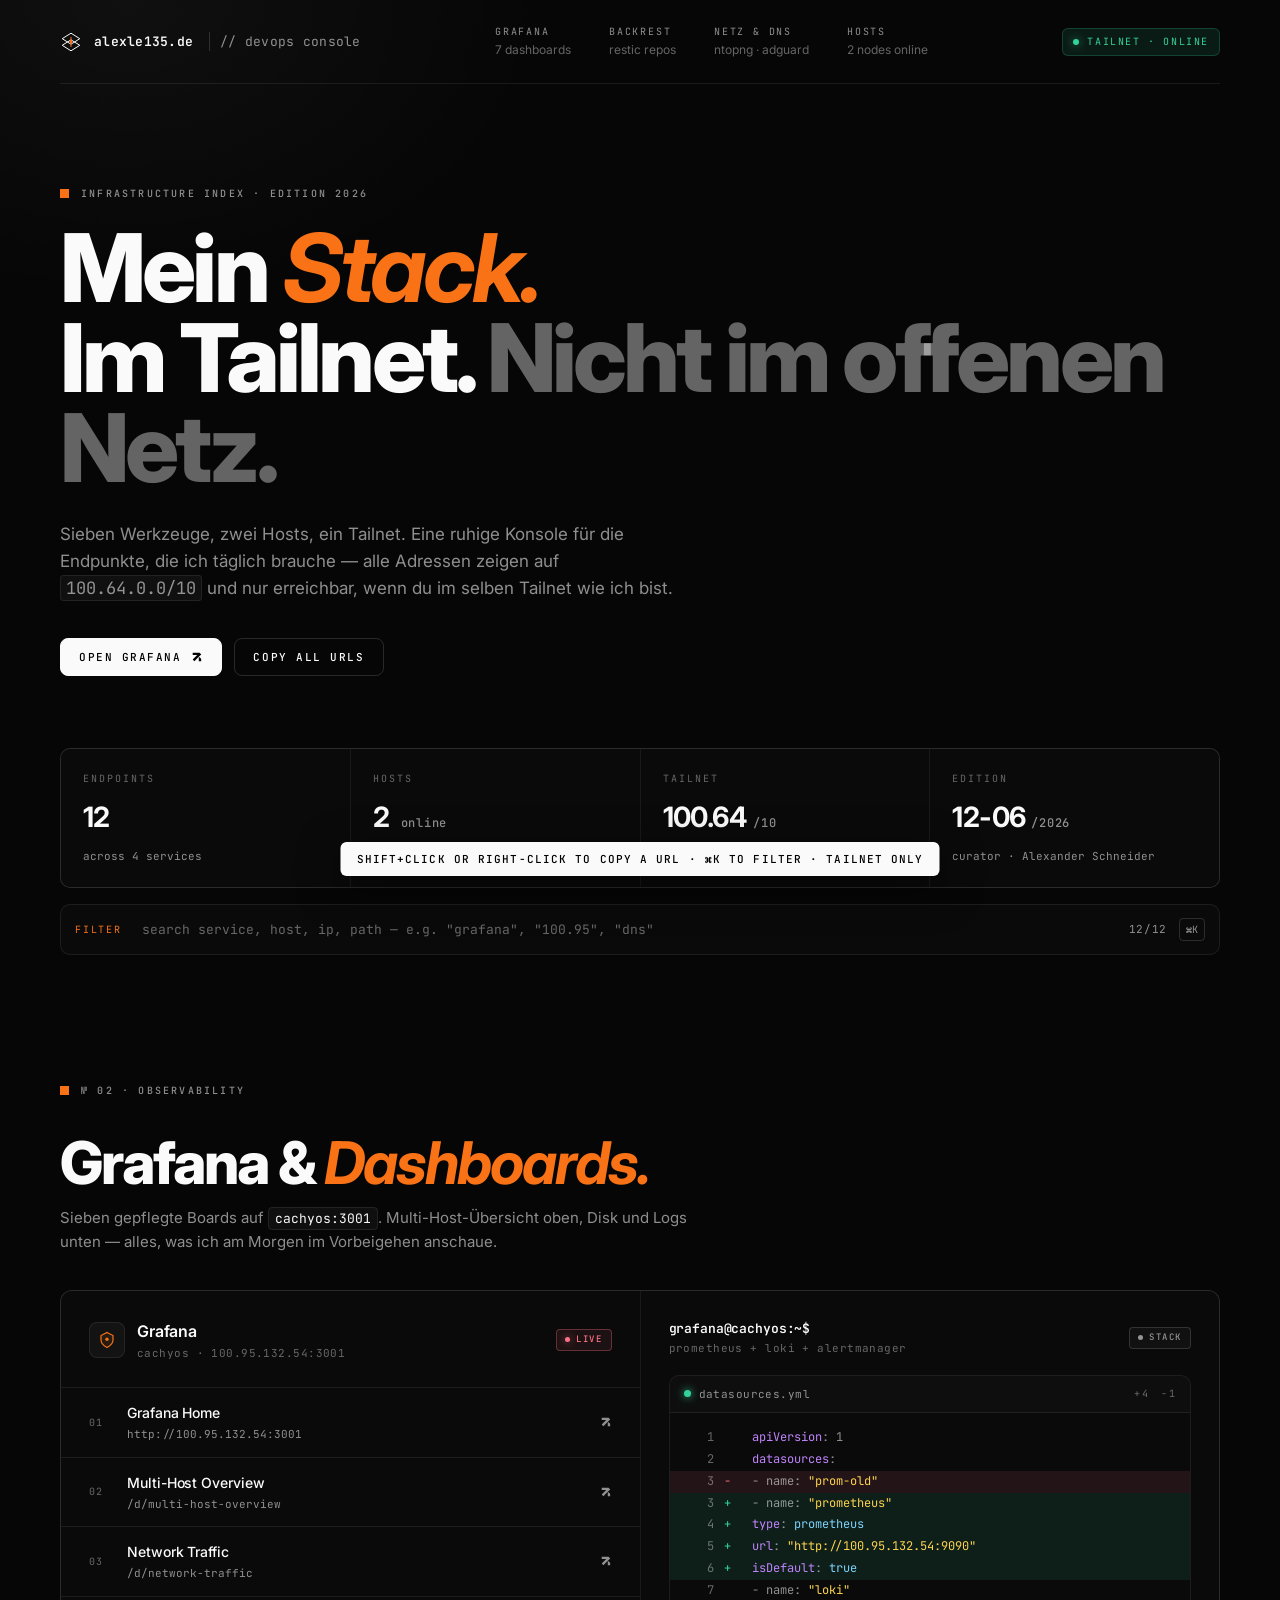
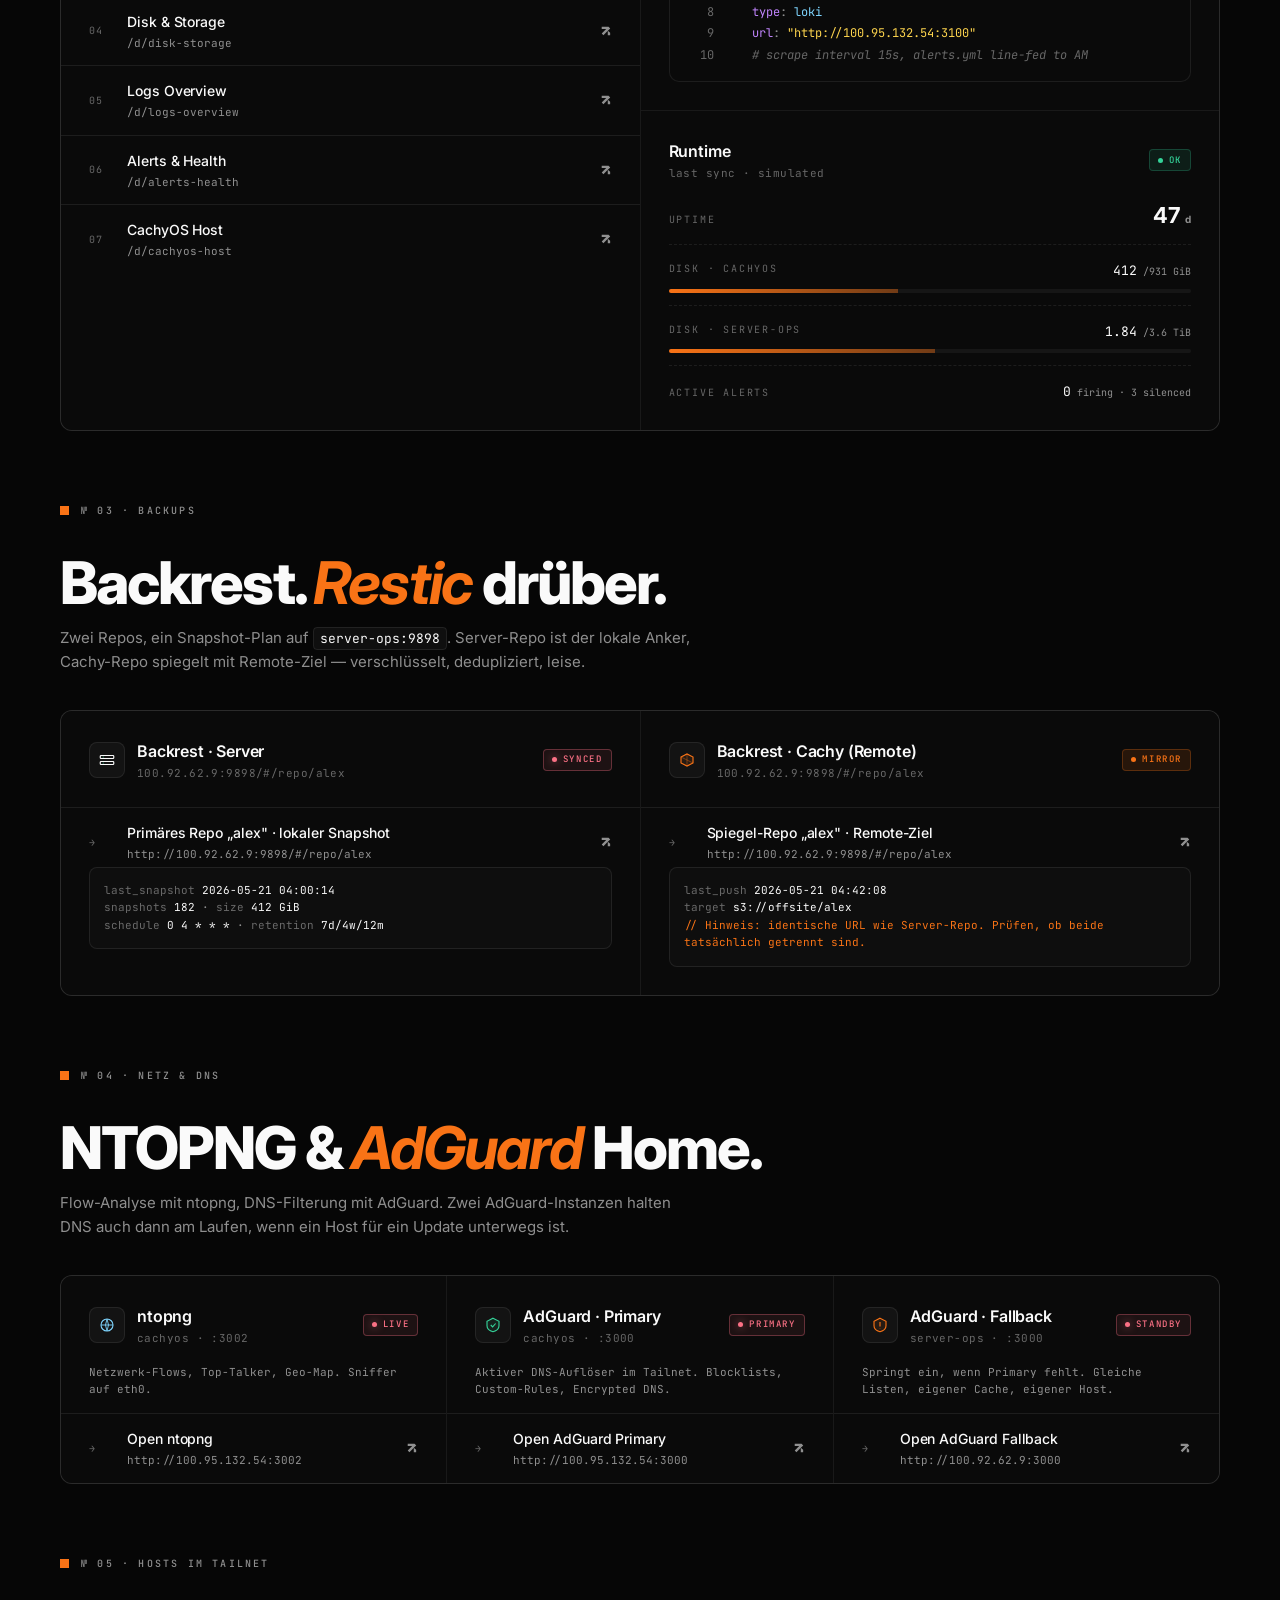
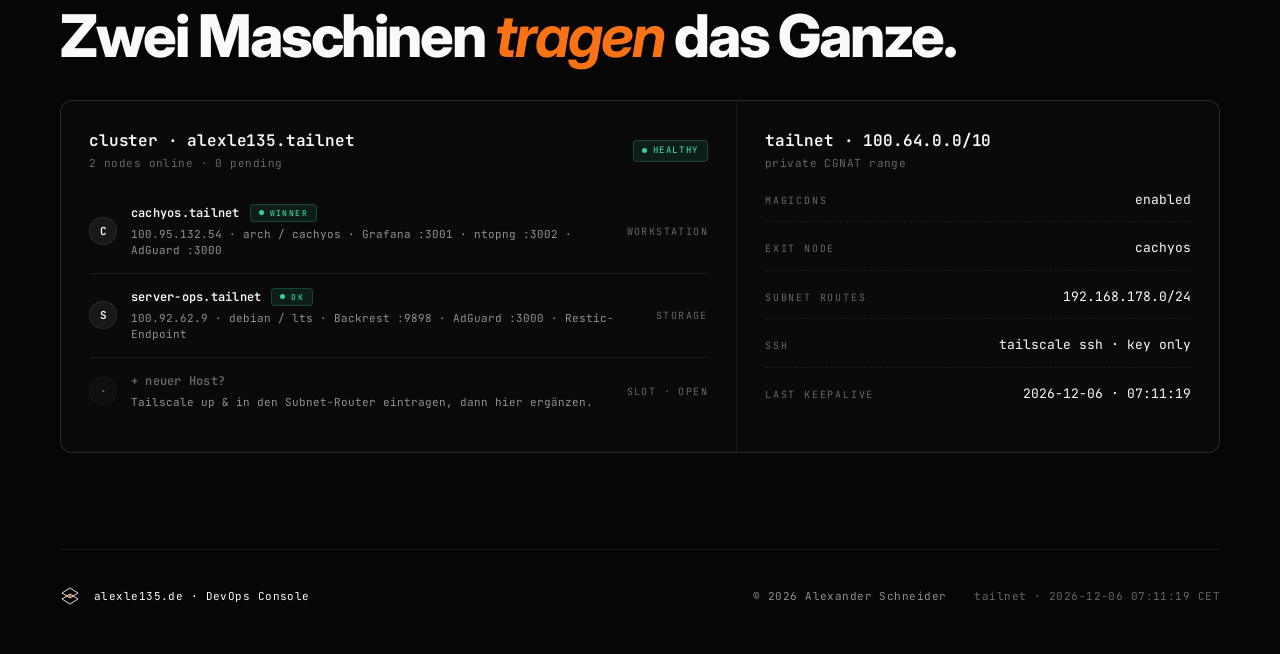
==== commit 57014846: "Update devops.html Co-authored-by: gemini-code-assist[bot] <176961590+gemini-code-assist[bot]@users." ====
--- a/devops.html
+++ b/devops.html
@@ -1199,7 +1199,7 @@
   const probes = [
     { key: 'grafana',          url: 'http://100.95.132.54:3001/favicon.ico' },
     { key: 'backrest',         url: 'http://100.92.62.9:9898/favicon.ico' },
-    { key: 'ntop',             url: 'http://100.95.132.54:3002/lua/rest/v2/get/system/info.lua' },
+    { key: 'ntop',             url: 'http://100.95.132.54:3002/favicon.ico' },
     { key: 'adguard-primary',  url: 'http://100.95.132.54:3000/favicon.ico' },
     { key: 'adguard-fallback', url: 'http://100.92.62.9:3000/favicon.ico' }
   ];
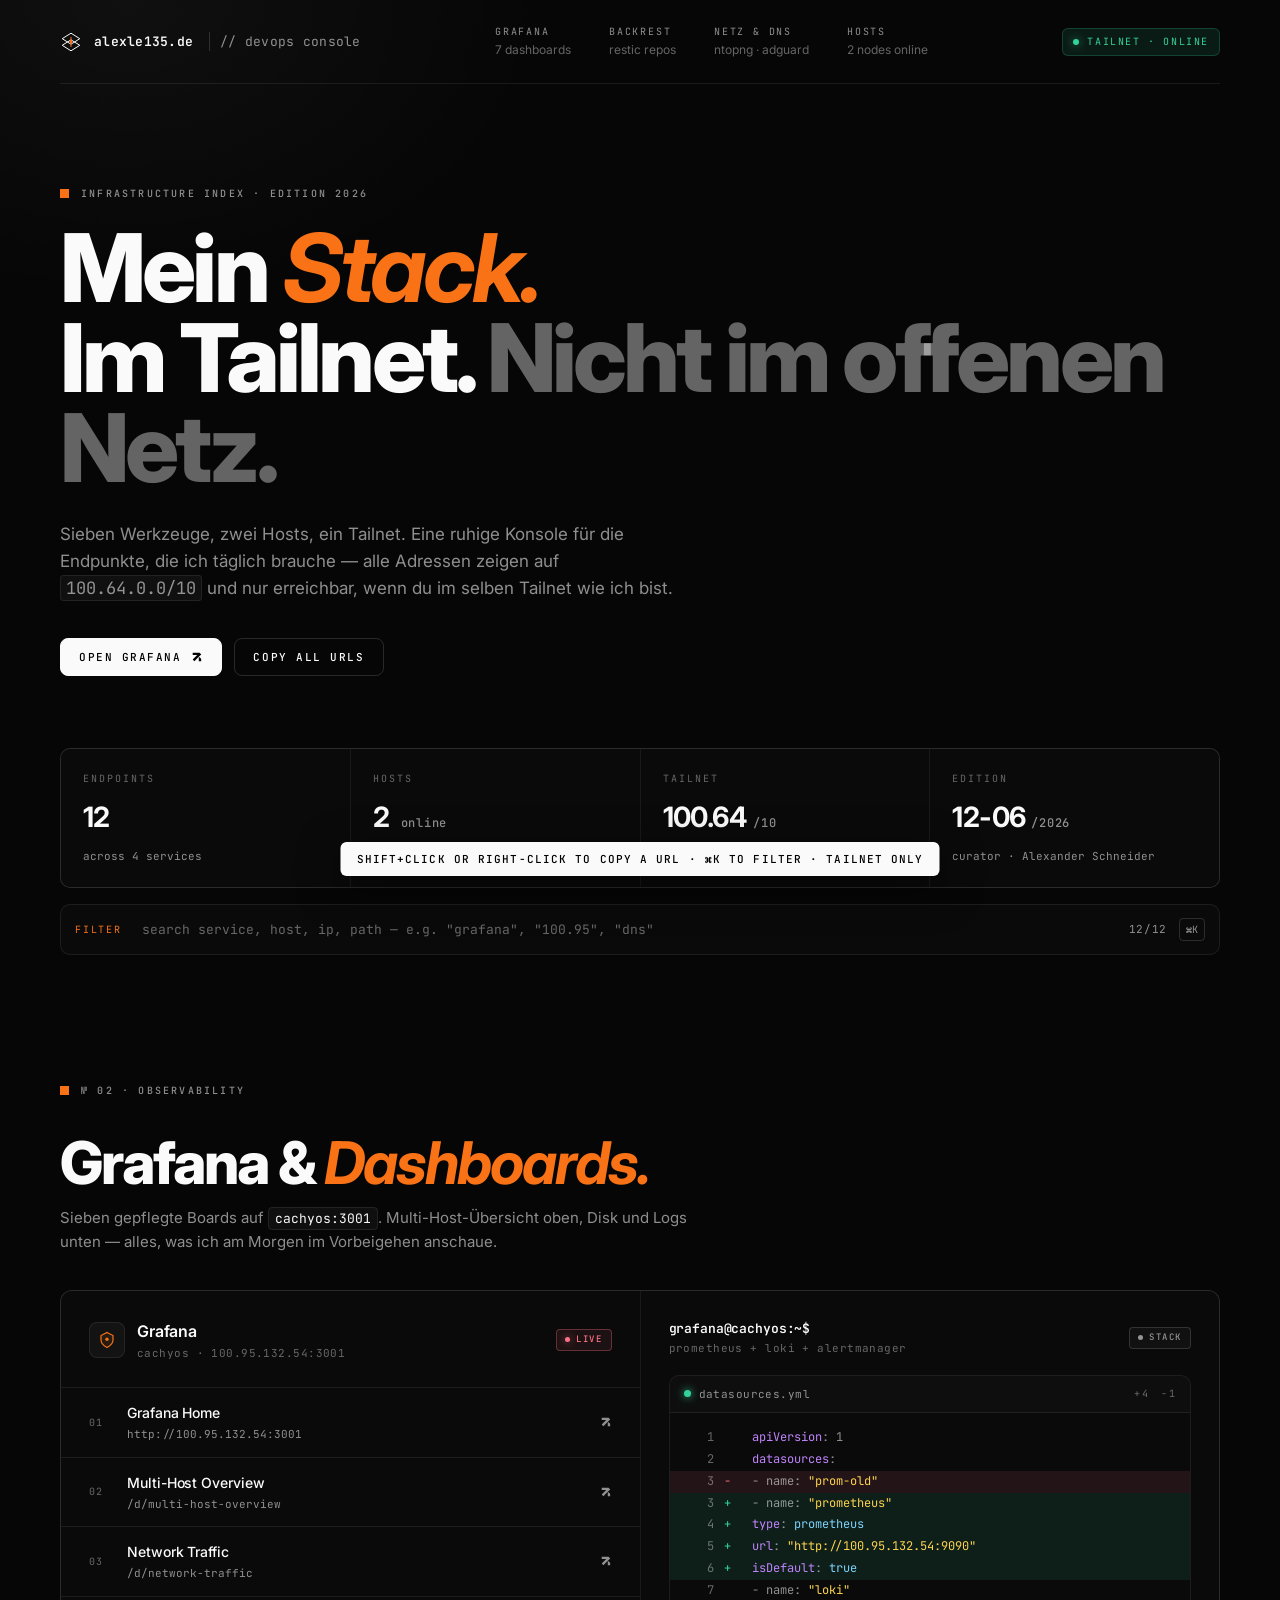
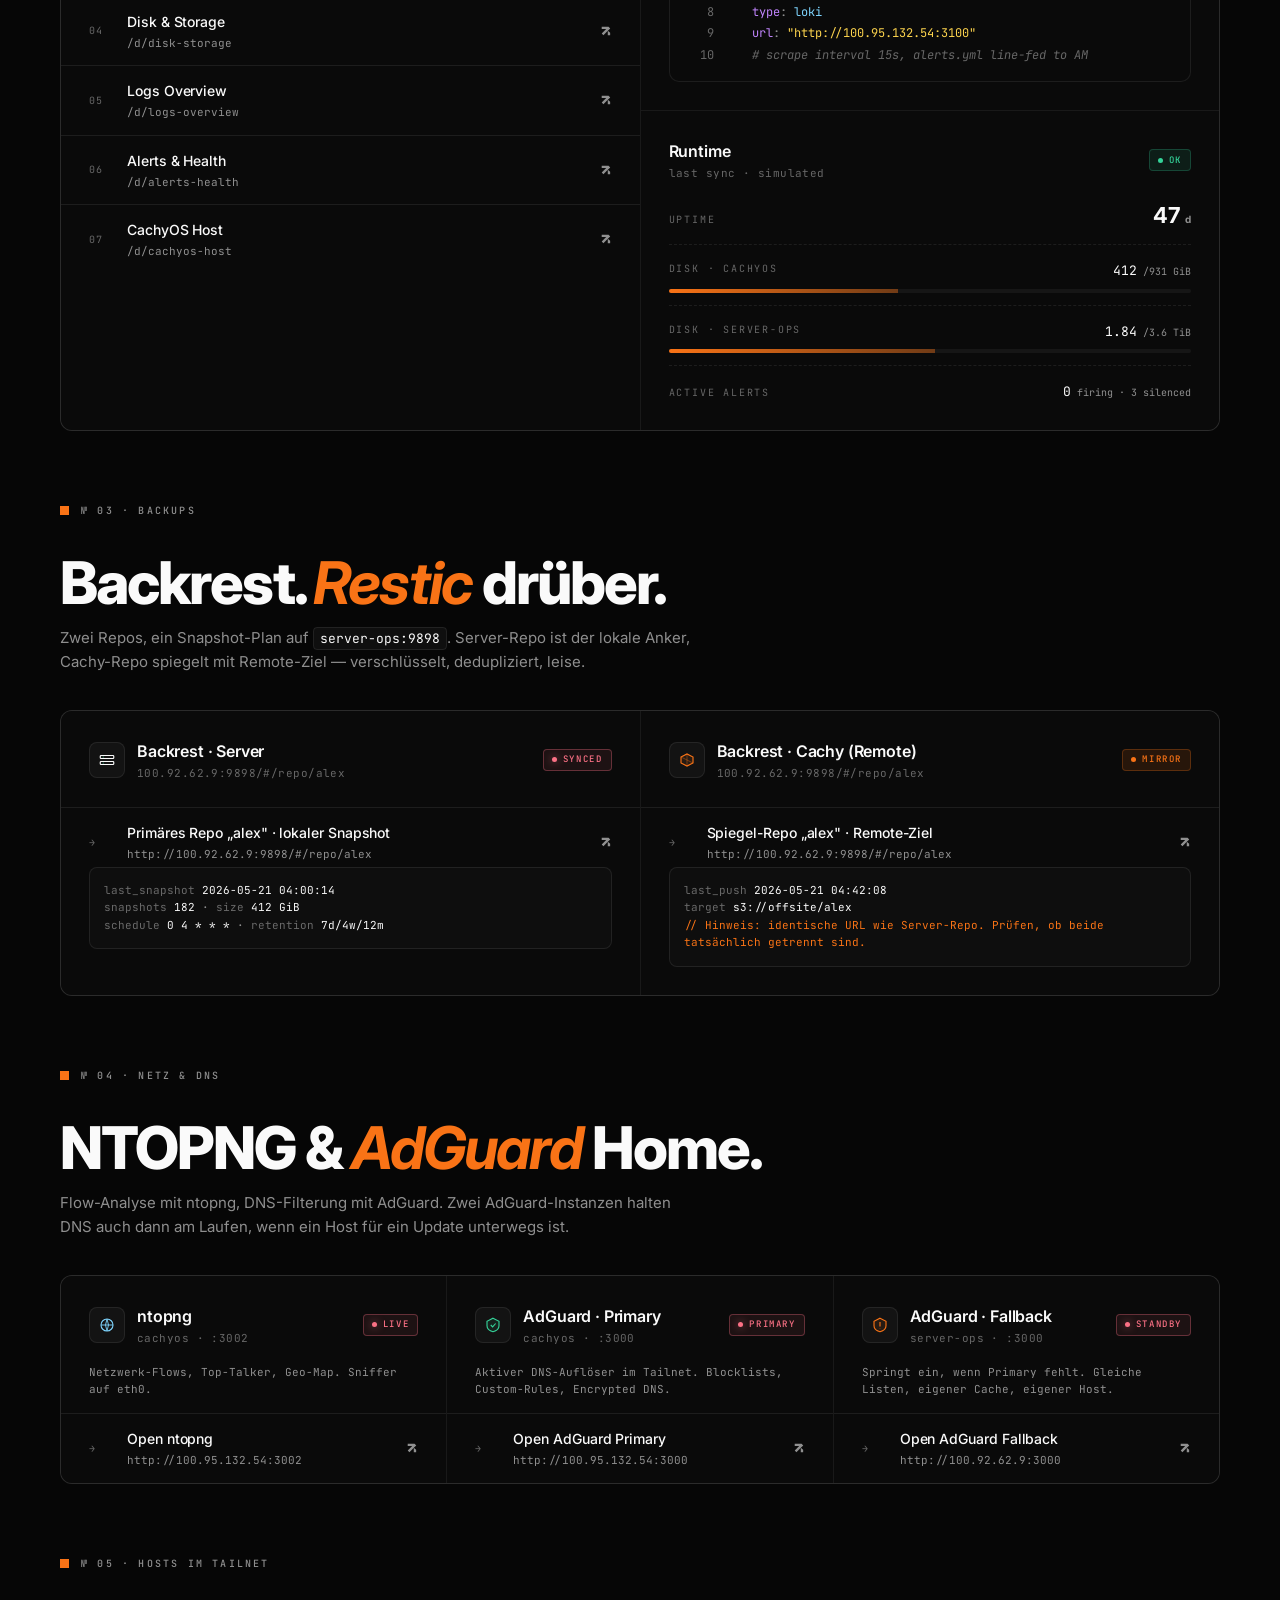
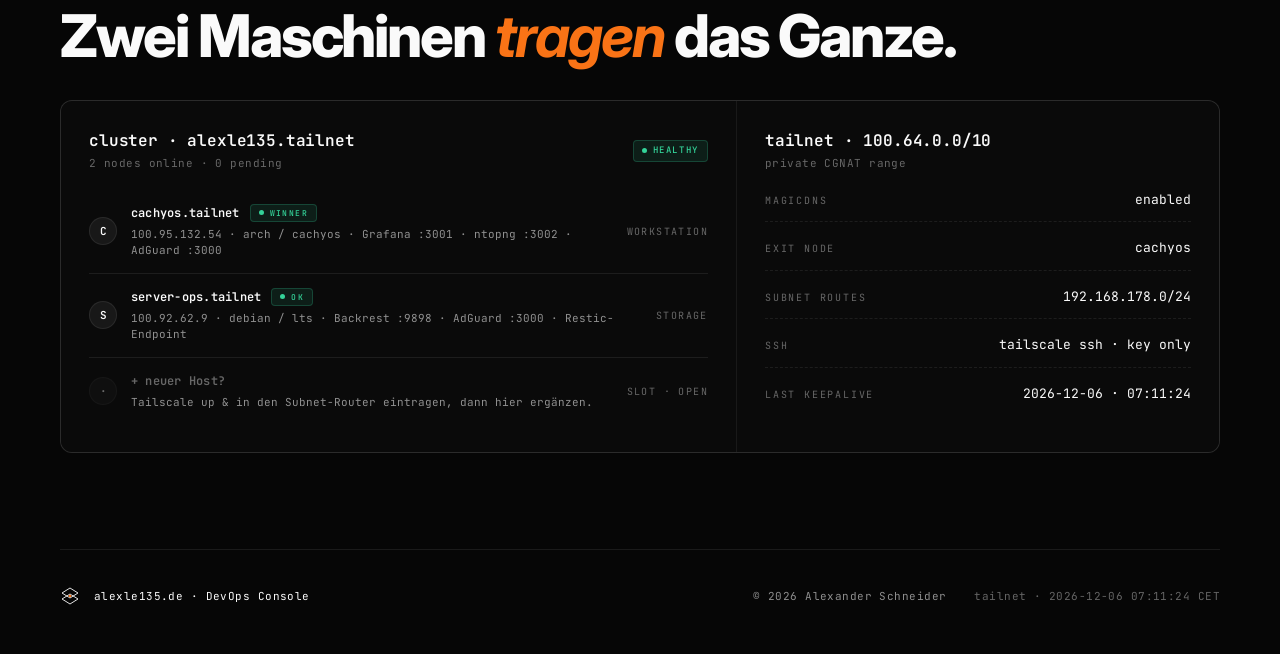
==== commit 9b03e1ec: "Update devops.html Co-authored-by: gemini-code-assist[bot] <176961590+gemini-code-assist[bot]@users." ====
--- a/devops.html
+++ b/devops.html
@@ -1161,8 +1161,9 @@
       copy(row.getAttribute('href'));
     });
     row.addEventListener('click', (e) => {
-      if (e.shiftKey || e.metaKey || e.ctrlKey && !e.altKey) {
-        if (e.shiftKey) { e.preventDefault(); copy(row.getAttribute('href')); }
+      if (e.shiftKey) {
+        e.preventDefault();
+        copy(row.getAttribute('href'));
       }
     });
   });
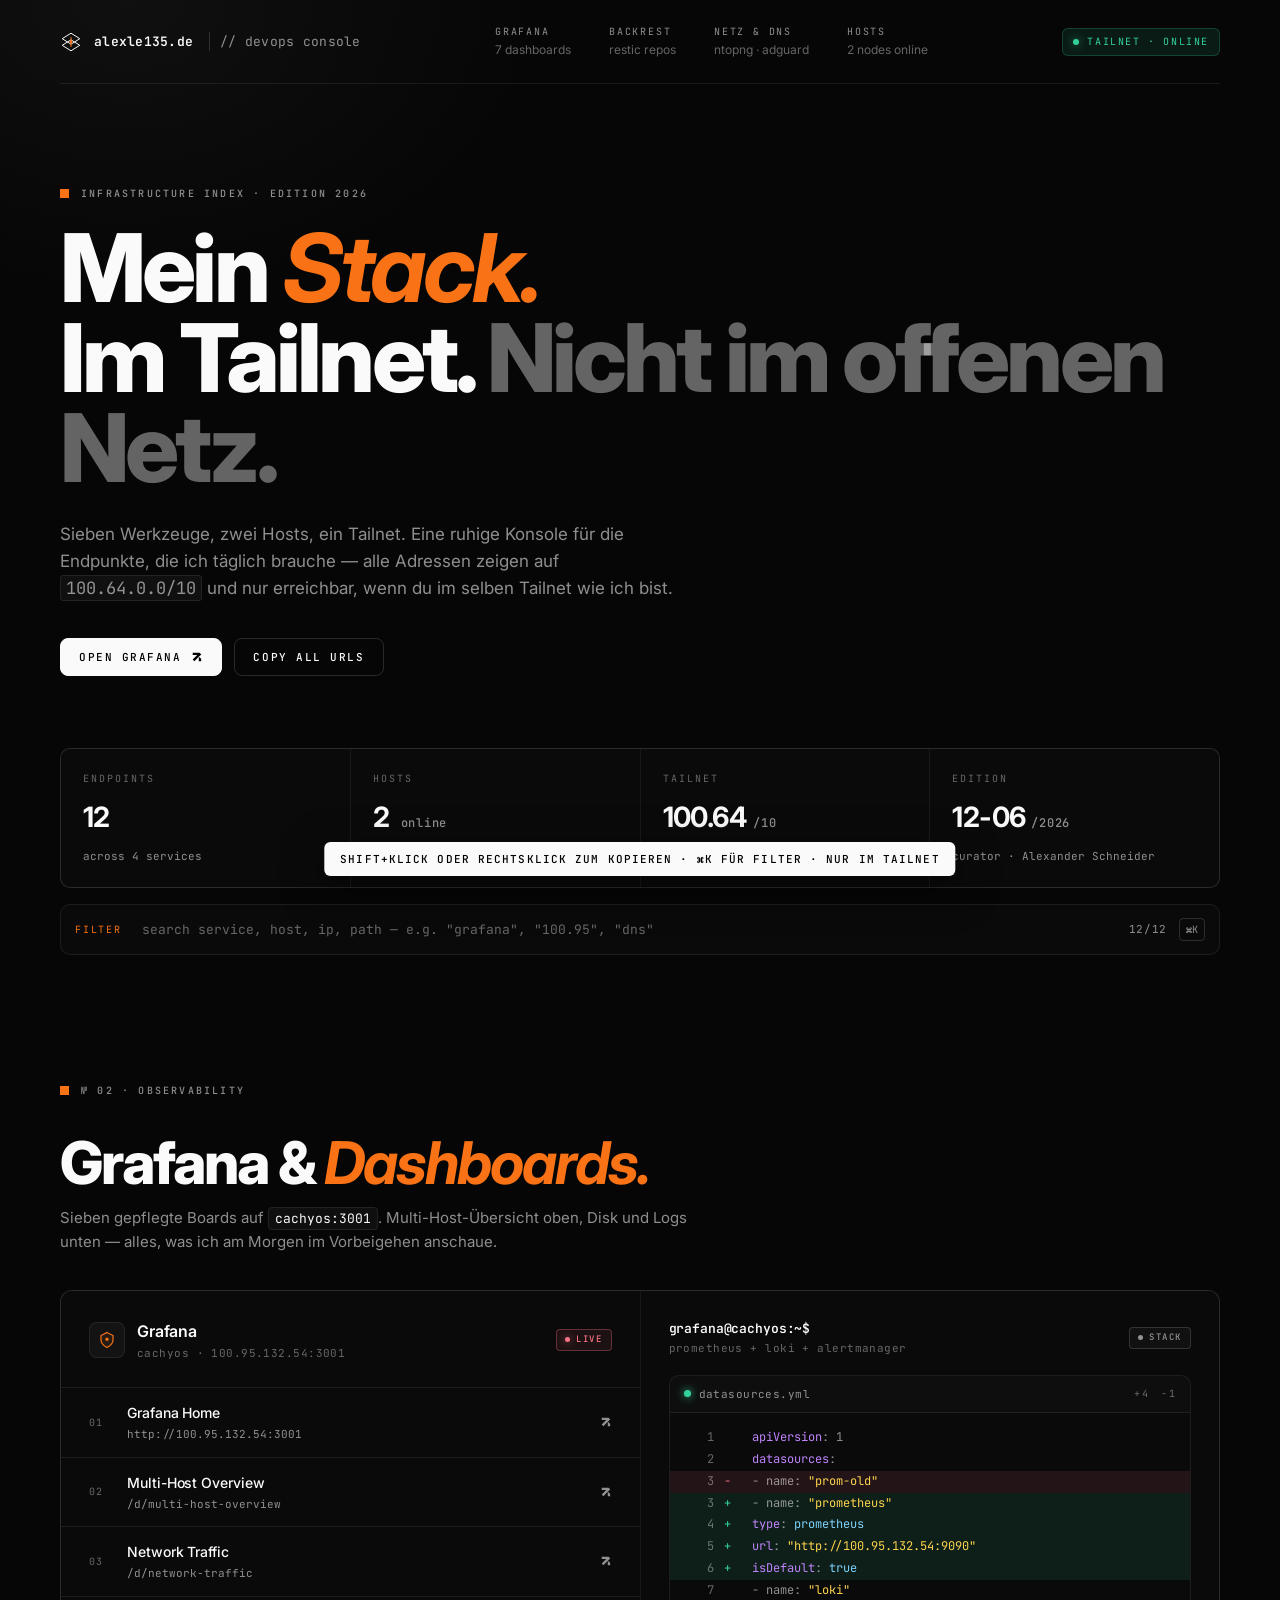
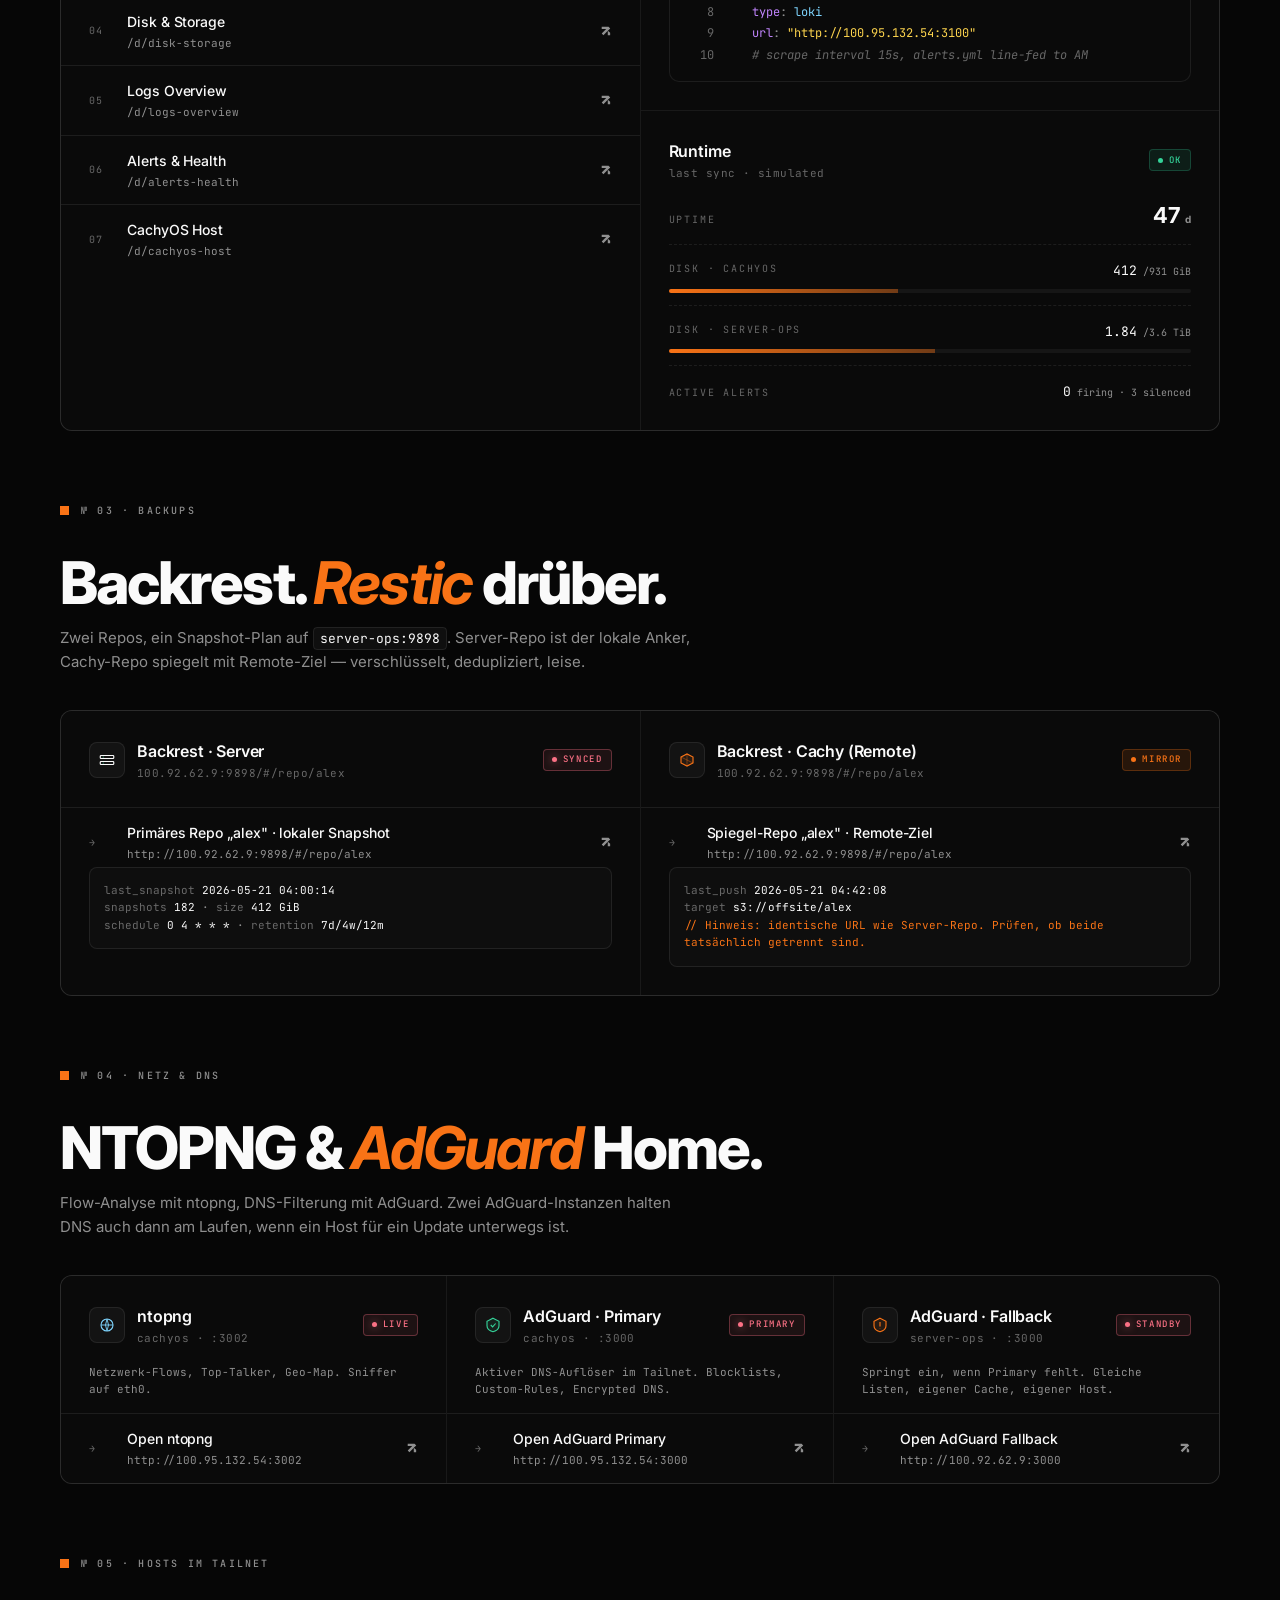
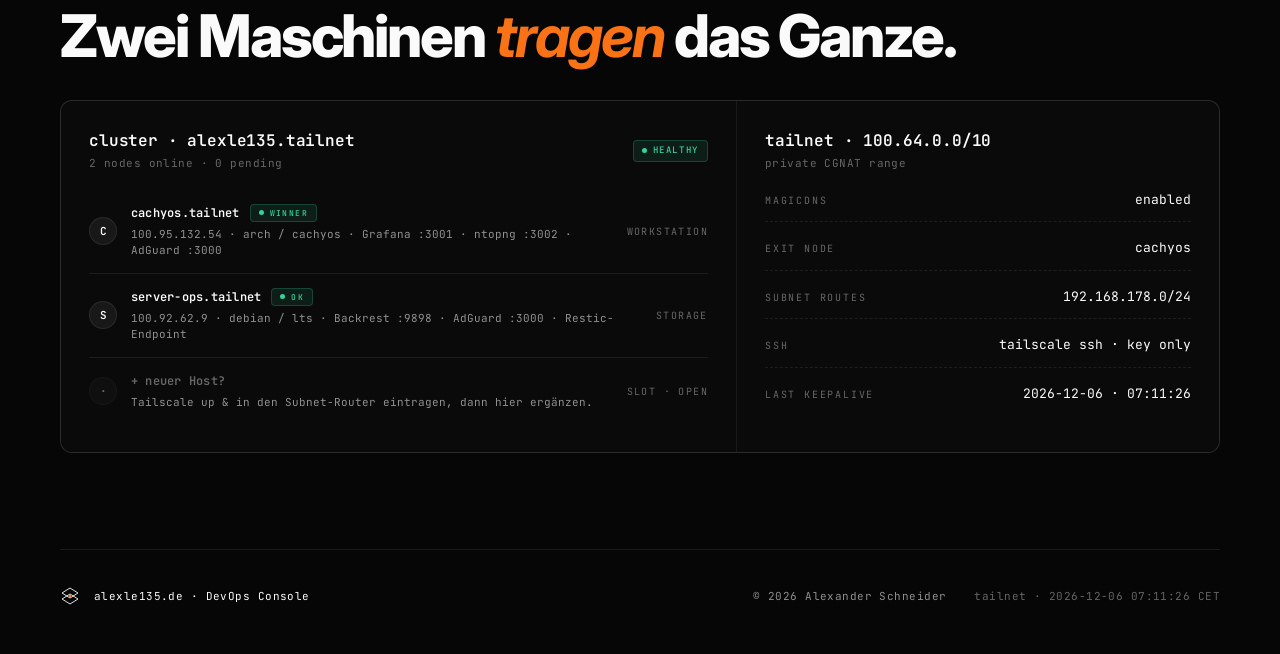
==== commit bef1f690: "Update devops.html Co-authored-by: gemini-code-assist[bot] <176961590+gemini-code-assist[bot]@users." ====
--- a/devops.html
+++ b/devops.html
@@ -1187,7 +1187,7 @@
   setTimeout(() => {
     if (!sessionStorage.getItem('alex-hint')) {
       const t = document.getElementById('toast');
-      t.textContent = 'shift+click or right-click to copy a URL · ⌘K to filter · tailnet only';
+      t.textContent = 'Shift+Klick oder Rechtsklick zum Kopieren · ⌘K für Filter · nur im Tailnet';
       t.classList.add('show');
       sessionStorage.setItem('alex-hint', '1');
       setTimeout(() => t.classList.remove('show'), 3200);
